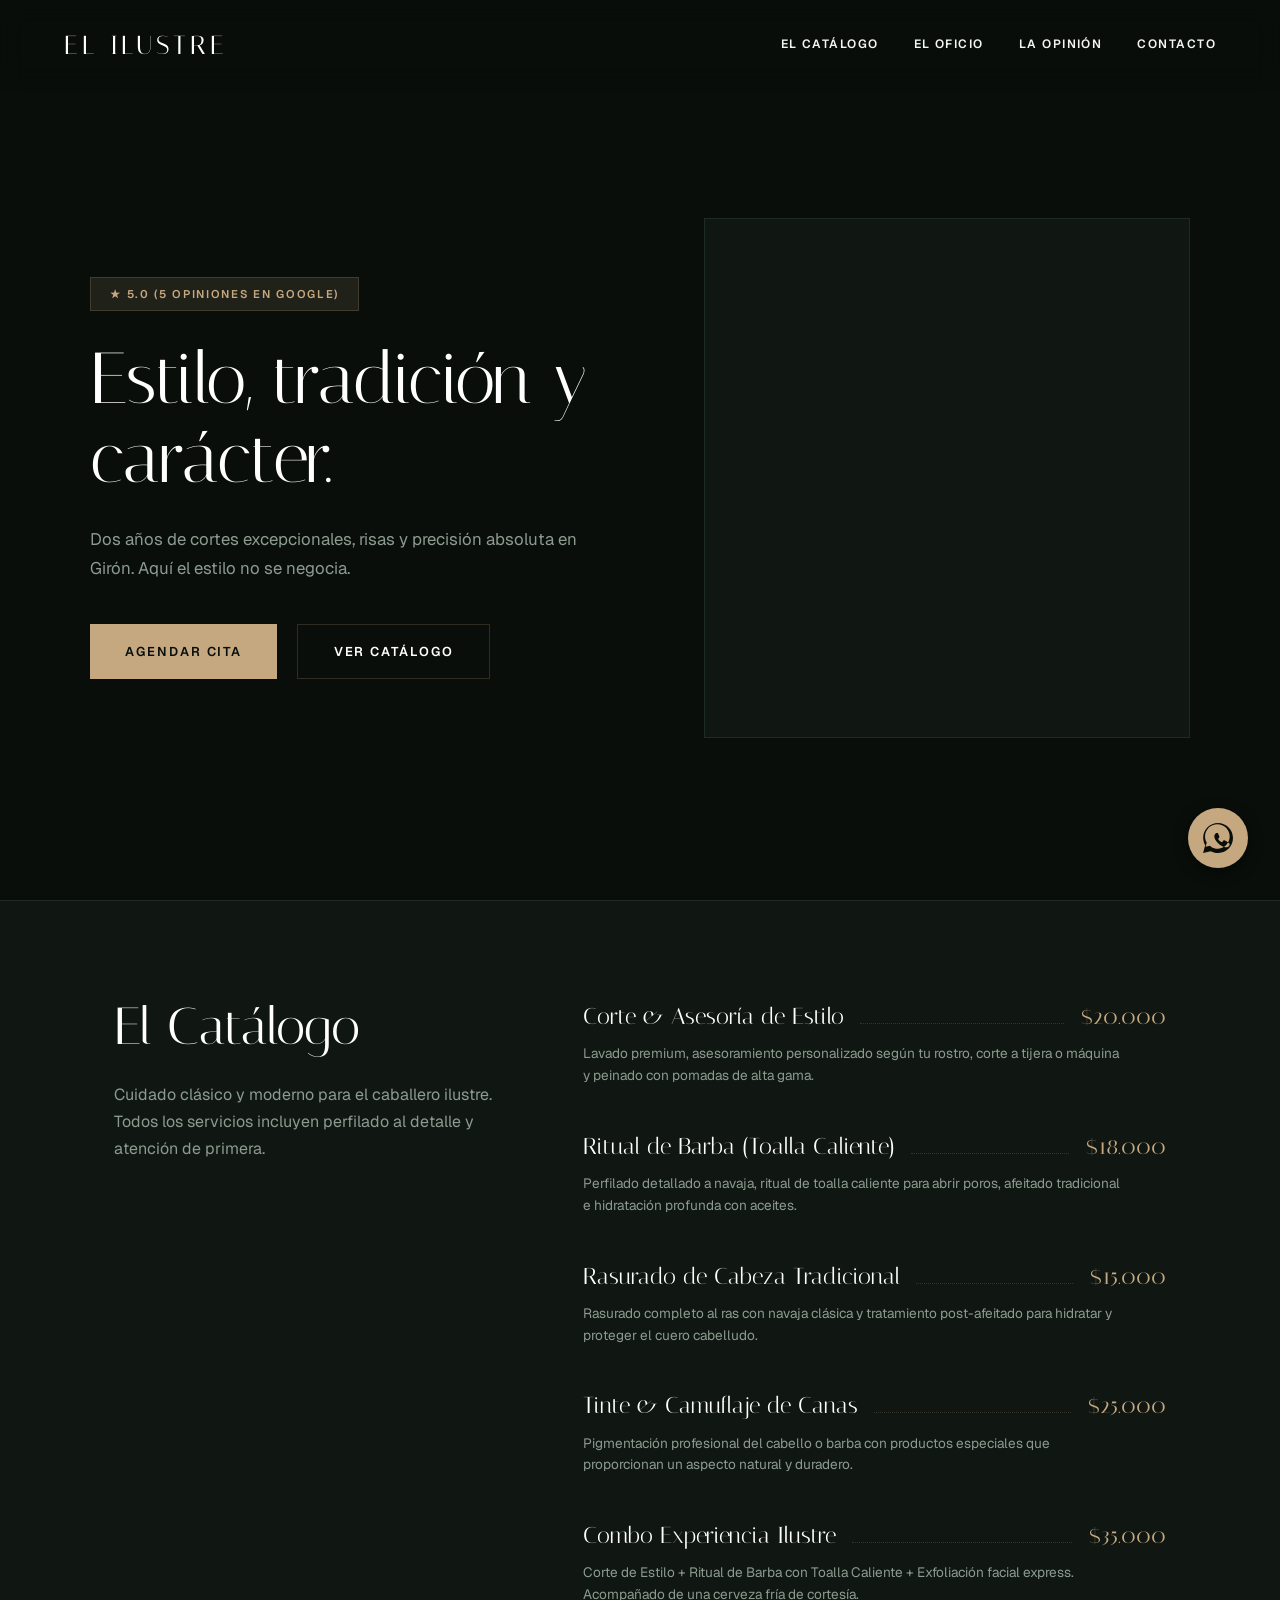
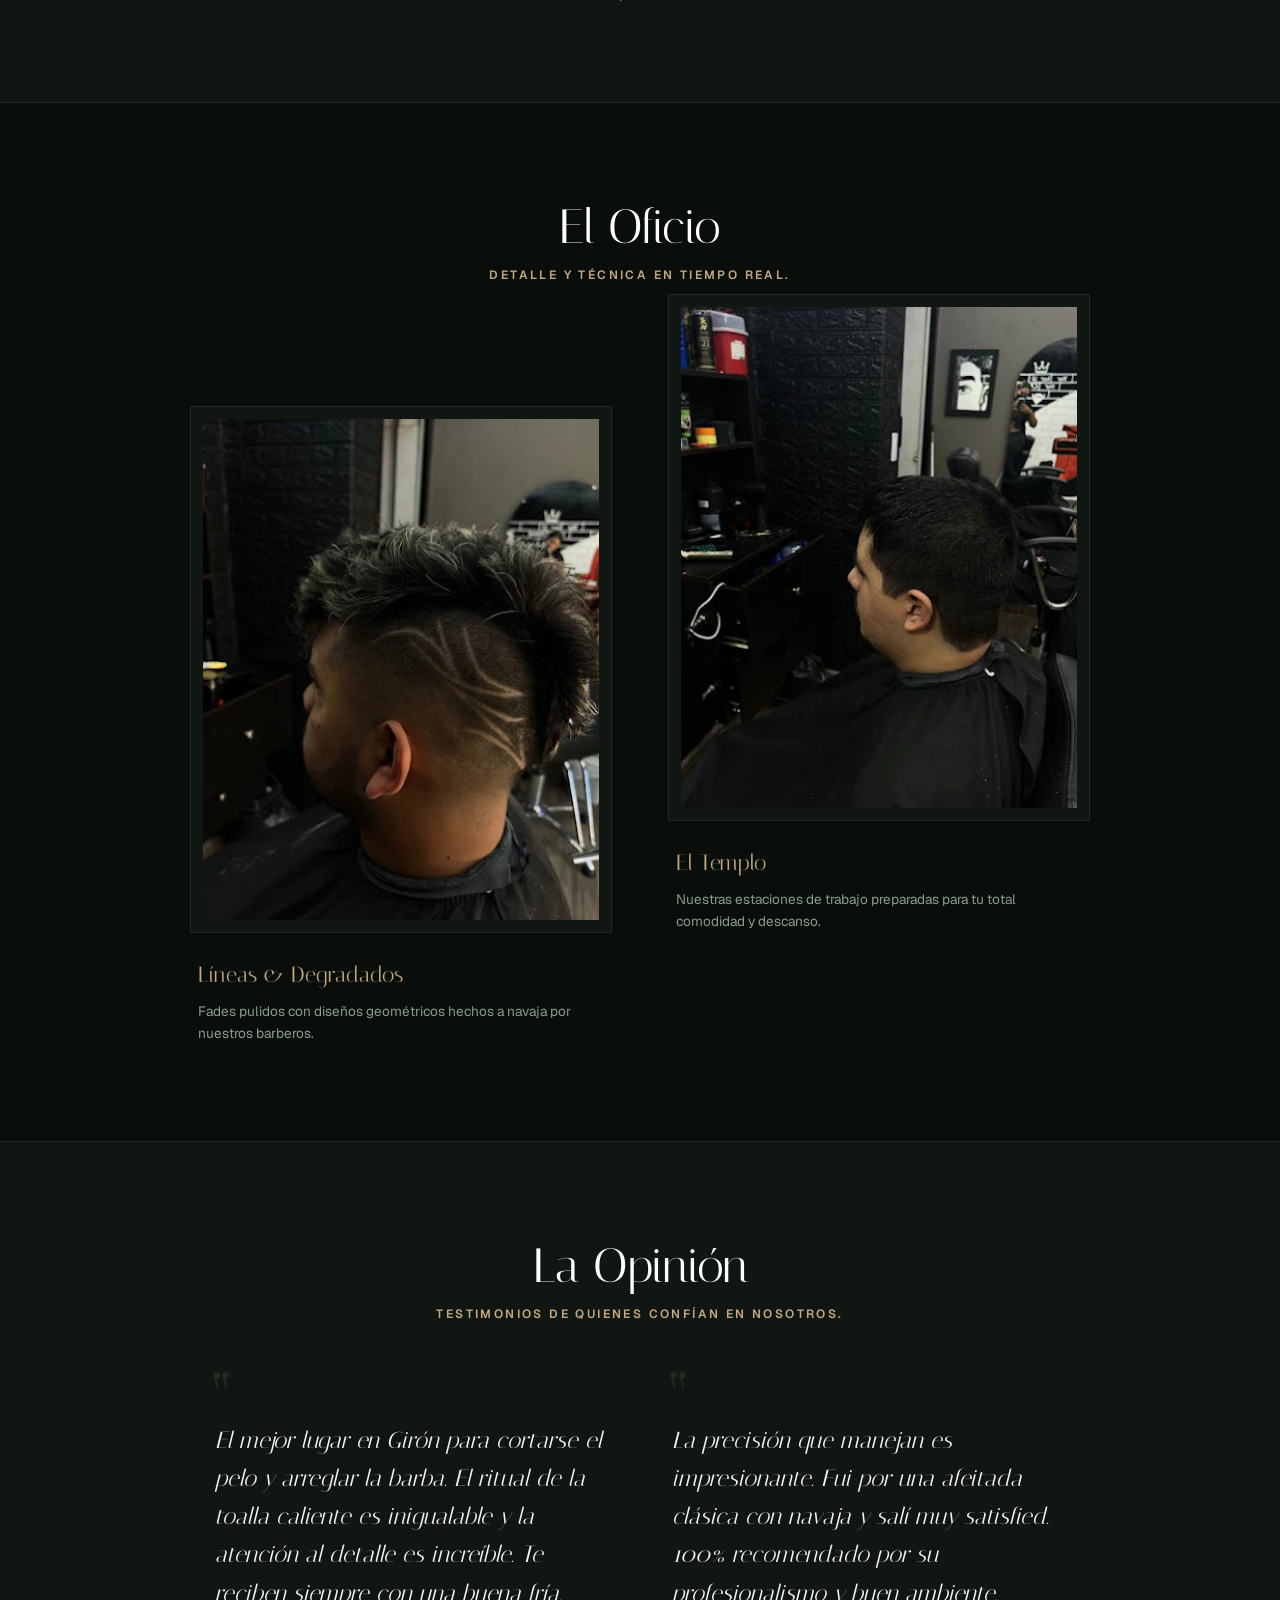
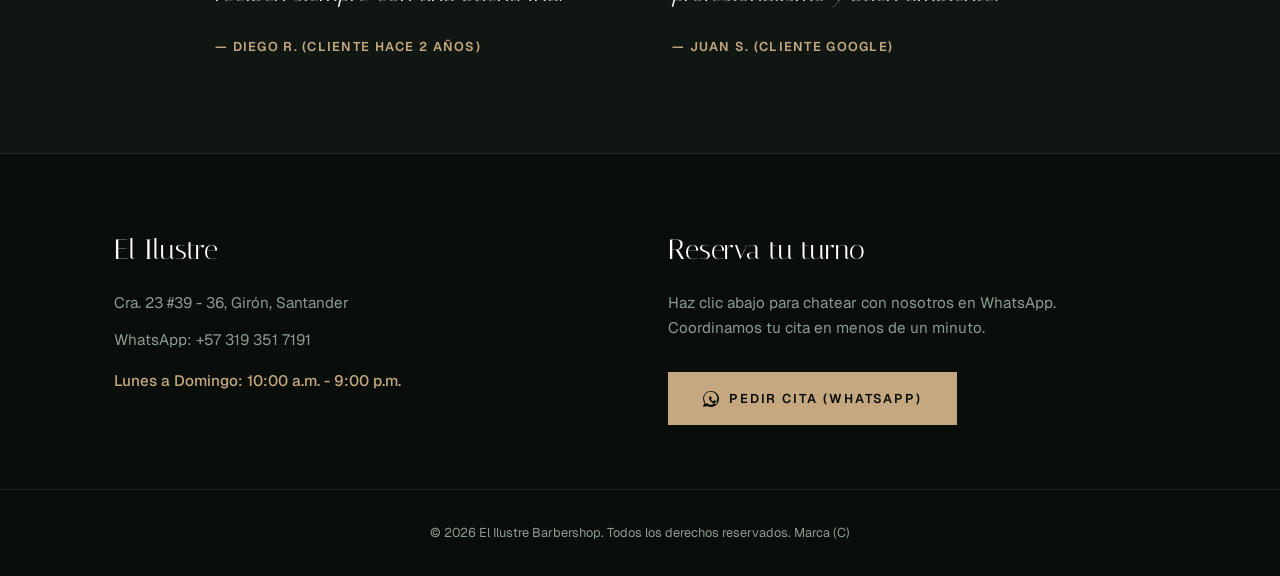
==== Outputs/01_barberia/index.html @ 07c19f26 "feat: first showcase release for alejandro" ====
<!-- (C) -->
<!DOCTYPE html>
<html lang="es">
<head>
    <meta charset="UTF-8">
    <meta name="viewport" content="width=device-width, initial-scale=1.0">
    <title>El Ilustre Barbershop — Barbería en Girón, Santander</title>
    <meta name="description" content="Visita El Ilustre Barbershop en Girón, Santander. Cortes de precisión, afeitado tradicional a navaja con toalla caliente, acondicionamiento de barba y cervezas frías.">
    <meta property="og:title" content="El Ilustre Barbershop — Estilo y Tradición en Girón">
    <meta property="og:description" content="Dos años de cortes excepcionales, buenas risas, cervezas frías y atención de primera clase. Reserva por WhatsApp.">
    <meta property="og:image" content="img/Imagen pegada (2).png">
    <meta property="og:type" content="website">
    <link rel="stylesheet" href="styles.css">
    <script>
        document.documentElement.classList.add('js-active');
    </script>
</head>
<body>

    <!-- Header / Navegación -->
    <header class="main-header">
        <div class="header-container">
            <a href="#" class="logo">EL ILUSTRE</a>
            <nav class="nav-menu">
                <a href="#servicios">El Catálogo</a>
                <a href="#galeria">El Oficio</a>
                <a href="#testimonios">La Opinión</a>
                <a href="#contacto">Contacto</a>
            </nav>
        </div>
    </header>

    <!-- Hero Section (Editorial Poster Layout: Text Left, Video Poster Right) -->
    <section class="hero-section">
        <div class="hero-grid-container">
            <div class="hero-text-side">
                <div class="rating-badge">★ 5.0 (5 opiniones en Google)</div>
                <h1 class="hero-title">Estilo, tradición y carácter.</h1>
                <p class="hero-subtitle">Dos años de cortes excepcionales, risas y precisión absoluta en Girón. Aquí el estilo no se negocia.</p>
                <div class="hero-cta-wrapper">
                    <a href="https://wa.me/573193517191?text=Hola,%20me%20gustaría%20agendar%20una%20cita%20en%20El%20Ilustre%20Barbershop" class="btn btn-primary" target="_blank" rel="noopener noreferrer">
                        Agendar Cita
                    </a>
                    <a href="#servicios" class="btn btn-outline">Ver Catálogo</a>
                </div>
            </div>
            <div class="hero-video-side">
                <div class="video-poster-frame">
                    <video class="hero-video" autoplay muted loop playsinline>
                        <source src="img/videoplayback.mp4" type="video/mp4">
                        Tu navegador no soporta video.
                    </video>
                </div>
            </div>
        </div>
    </section>

    <!-- Servicios Section (Minimalist Apothecary Ledger Layout) -->
    <section id="servicios" class="services-section">
        <div class="section-container">
            <div class="services-grid-layout">
                <div class="services-intro-col">
                    <h2 class="section-title-left">El Catálogo</h2>
                    <p class="services-desc-left">Cuidado clásico y moderno para el caballero ilustre. Todos los servicios incluyen perfilado al detalle y atención de primera.</p>
                </div>
                <div class="services-ledger-col">
                    <!-- Servicio I -->
                    <div class="ledger-item reveal-on-scroll">
                        <div class="ledger-header">
                            <span class="ledger-title">Corte & Asesoría de Estilo</span>
                            <span class="ledger-leader"></span>
                            <span class="ledger-price">$20.000</span>
                        </div>
                        <p class="ledger-details">Lavado premium, asesoramiento personalizado según tu rostro, corte a tijera o máquina y peinado con pomadas de alta gama.</p>
                    </div>
                    
                    <!-- Servicio II -->
                    <div class="ledger-item reveal-on-scroll">
                        <div class="ledger-header">
                            <span class="ledger-title">Ritual de Barba (Toalla Caliente)</span>
                            <span class="ledger-leader"></span>
                            <span class="ledger-price">$18.000</span>
                        </div>
                        <p class="ledger-details">Perfilado detallado a navaja, ritual de toalla caliente para abrir poros, afeitado tradicional e hidratación profunda con aceites.</p>
                    </div>

                    <!-- Servicio III -->
                    <div class="ledger-item reveal-on-scroll">
                        <div class="ledger-header">
                            <span class="ledger-title">Rasurado de Cabeza Tradicional</span>
                            <span class="ledger-leader"></span>
                            <span class="ledger-price">$15.000</span>
                        </div>
                        <p class="ledger-details">Rasurado completo al ras con navaja clásica y tratamiento post-afeitado para hidratar y proteger el cuero cabelludo.</p>
                    </div>
                    
                    <!-- Servicio IV -->
                    <div class="ledger-item reveal-on-scroll">
                        <div class="ledger-header">
                            <span class="ledger-title">Tinte & Camuflaje de Canas</span>
                            <span class="ledger-leader"></span>
                            <span class="ledger-price">$25.000</span>
                        </div>
                        <p class="ledger-details">Pigmentación profesional del cabello o barba con productos especiales que proporcionan un aspecto natural y duradero.</p>
                    </div>

                    <!-- Servicio V -->
                    <div class="ledger-item reveal-on-scroll">
                        <div class="ledger-header">
                            <span class="ledger-title">Combo Experiencia Ilustre</span>
                            <span class="ledger-leader"></span>
                            <span class="ledger-price">$35.000</span>
                        </div>
                        <p class="ledger-details">Corte de Estilo + Ritual de Barba con Toalla Caliente + Exfoliación facial express. Acompañado de una cerveza fría de cortesía.</p>
                    </div>
                </div>
            </div>
        </div>
    </section>

    <!-- Galería Section (Asymmetric Photo Showcase with Styled Frames) -->
    <section id="galeria" class="gallery-section">
        <div class="section-container">
            <h2 class="section-title">El Oficio</h2>
            <p class="section-desc">Detalle y técnica en tiempo real.</p>
            
            <div class="gallery-asymmetric-layout">
                <div class="gallery-block block-left reveal-on-scroll">
                    <div class="img-frame-wrapper">
                        <img src="img/Imagen pegada.png" alt="Corte moderno degradado con diseño de líneas en El Ilustre Barbershop" loading="lazy">
                    </div>
                    <div class="block-caption">
                        <span>Líneas & Degradados</span>
                        <p>Fades pulidos con diseños geométricos hechos a navaja por nuestros barberos.</p>
                    </div>
                </div>
                
                <div class="gallery-block block-right reveal-on-scroll">
                    <div class="img-frame-wrapper">
                        <img src="img/Imagen pegada (2).png" alt="Interior y estación de barbero en El Ilustre Barbershop de Girón" loading="lazy">
                    </div>
                    <div class="block-caption">
                        <span>El Templo</span>
                        <p>Nuestras estaciones de trabajo preparadas para tu total comodidad y descanso.</p>
                    </div>
                </div>
            </div>
        </div>
    </section>

    <!-- Testimonios Section (Minimalist Editorial Quotes) -->
    <section id="testimonios" class="testimonials-section">
        <div class="section-container">
            <h2 class="section-title">La Opinión</h2>
            <p class="section-desc">Testimonios de quienes confían en nosotros.</p>
            
            <div class="testimonials-editorial-layout">
                <div class="testimonial-editorial-item reveal-on-scroll">
                    <span class="quote-mark">“</span>
                    <p class="quote-text">El mejor lugar en Girón para cortarse el pelo y arreglar la barba. El ritual de la toalla caliente es inigualable y la atención al detalle es increíble. Te reciben siempre con una buena fría.</p>
                    <cite class="quote-author">— Diego R. (Cliente hace 2 años)</cite>
                </div>
                <div class="testimonial-editorial-item reveal-on-scroll">
                    <span class="quote-mark">“</span>
                    <p class="quote-text">La precisión que manejan es impresionante. Fui por una afeitada clásica con navaja y salí muy satisfied. 100% recomendado por su profesionalismo y buen ambiente.</p>
                    <cite class="quote-author">— Juan S. (Cliente Google)</cite>
                </div>
            </div>
        </div>
    </section>

    <!-- Footer / Contacto Section -->
    <footer id="contacto" class="main-footer">
        <div class="footer-container">
            <div class="footer-info">
                <h3>El Ilustre</h3>
                <p class="footer-address">Cra. 23 #39 - 36, Girón, Santander</p>
                <p class="footer-phone">WhatsApp: +57 319 351 7191</p>
                <p class="footer-hours">Lunes a Domingo: 10:00 a.m. - 9:00 p.m.</p>
            </div>
            
            <div class="footer-cta">
                <h3>Reserva tu turno</h3>
                <p>Haz clic abajo para chatear con nosotros en WhatsApp. Coordinamos tu cita en menos de un minuto.</p>
                <a href="https://wa.me/573193517191?text=Hola,%20me%20gustaría%20agendar%20una%20cita%20en%20El%20Ilustre%20Barbershop" class="btn btn-whatsapp" target="_blank" rel="noopener noreferrer">
                    <svg class="whatsapp-icon" viewBox="0 0 24 24" fill="currentColor">
                        <path d="M.057 24l1.687-6.163c-1.041-1.804-1.588-3.849-1.587-5.946C.06 5.348 5.397.01 12.008.01c3.202.001 6.212 1.246 8.477 3.514 2.266 2.268 3.507 5.28 3.505 8.484-.004 6.657-5.34 11.997-11.953 11.997-2.005-.001-3.973-.502-5.724-1.455L0 24zm6.59-4.846c1.6.95 3.188 1.449 4.825 1.451 5.436 0 9.86-4.37 9.864-9.799.002-2.63-1.023-5.101-2.885-6.965C16.59 1.978 14.12 .952 11.5 .952c-5.442 0-9.866 4.372-9.87 9.802 0 1.714.475 3.393 1.374 4.878l-.948 3.461 3.56-.933zM19.1 14.8c-.3-.15-1.74-.86-2.03-.96-.28-.1-.49-.15-.7.15-.2.3-.78.96-.96 1.16-.18.2-.36.23-.66.08-1.02-.5-1.8-1.07-2.5-2.28-.2-.3-.02-.47.13-.62.14-.14.3-.36.46-.54.15-.18.2-.3.3-.5.1-.2.05-.38-.02-.53-.07-.15-.7-1.62-.95-2.24-.25-.61-.51-.53-.7-.54-.17-.01-.38-.01-.58-.01-.2 0-.53.07-.8.38-.28.3-1.06 1.04-1.06 2.53s1.09 2.93 1.24 3.13c.15.2 2.14 3.27 5.19 4.58.73.3 1.29.49 1.74.63.73.23 1.39.2 1.92.12.58-.08 1.74-.71 1.98-1.4.24-.7.24-1.3.17-1.4-.07-.1-.28-.2-.58-.35z"/>
                    </svg>
                    Pedir Cita (WhatsApp)
                </a>
            </div>
        </div>
        <div class="footer-bottom">
            <p>&copy; 2026 El Ilustre Barbershop. Todos los derechos reservados. Marca (C)</p>
        </div>
    </footer>

    <!-- Floating WhatsApp Button -->
    <a href="https://wa.me/573193517191?text=Hola,%20me%20gustaría%20agendar%20una%20cita%20en%20El%20Ilustre%20Barbershop" class="whatsapp-floating" target="_blank" rel="noopener noreferrer" aria-label="Agendar por WhatsApp">
        <svg viewBox="0 0 24 24" fill="currentColor">
            <path d="M.057 24l1.687-6.163c-1.041-1.804-1.588-3.849-1.587-5.946C.06 5.348 5.397.01 12.008.01c3.202.001 6.212 1.246 8.477 3.514 2.266 2.268 3.507 5.28 3.505 8.484-.004 6.657-5.34 11.997-11.953 11.997-2.005-.001-3.973-.502-5.724-1.455L0 24zm6.59-4.846c1.6.95 3.188 1.449 4.825 1.451 5.436 0 9.86-4.37 9.864-9.799.002-2.63-1.023-5.101-2.885-6.965C16.59 1.978 14.12 .952 11.5 .952c-5.442 0-9.866 4.372-9.87 9.802 0 1.714.475 3.393 1.374 4.878l-.948 3.461 3.56-.933zM19.1 14.8c-.3-.15-1.74-.86-2.03-.96-.28-.1-.49-.15-.7.15-.2.3-.78.96-.96 1.16-.18.2-.36.23-.66.08-1.02-.5-1.8-1.07-2.5-2.28-.2-.3-.02-.47.13-.62.14-.14.3-.36.46-.54.15-.18.2-.3.3-.5.1-.2.05-.38-.02-.53-.07-.15-.7-1.62-.95-2.24-.25-.62-.51-.53-.7-.54-.17-.01-.38-.01-.58-.01-.2 0-.53.07-.8.38-.28.3-1.06 1.04-1.06 2.53s1.09 2.93 1.24 3.13c.15.2 2.14 3.27 5.19 4.58.73.3 1.29.49 1.74.63.73.23 1.39.2 1.92.12.58-.08 1.74-.71 1.98-1.4.24-.7.24-1.3.17-1.4-.07-.1-.28-.2-.58-.35z"/>
        </svg>
    </a>

    <script src="script.js"></script>
</body>
</html>
---- Outputs/01_barberia/styles.css ----
/* (C) */
@import url('https://fonts.googleapis.com/css2?family=Italiana&family=Geist:wght@300;400;500;600;700&display=swap');

/* --- DESIGN SYSTEM & TOKENS --- */
:root {
    /* Color Palette - Green Marble & Heritage Gold (Editorial Apothecary style) */
    --color-bg: #090e0a; /* Deep hunter green off-black */
    --color-surface: #101712; /* Dark forest shade */
    --color-surface-elevated: #18221a;
    
    --color-gold: #c5a880; /* Heritage gold */
    --color-gold-hover: #b3966e;
    --color-gold-muted: rgba(197, 168, 128, 0.12);
    
    --color-cream: #dfcbb5; /* Apothecary soft cream */
    --color-cream-muted: rgba(223, 203, 181, 0.25);
    
    --color-text-main: #f3f5f3; /* Light green-white */
    --color-text-muted: #8c9b8f; /* Ash green */
    --color-text-inverse: #090e0a;
    
    --color-border: #1d2b20;
    --color-border-accent: rgba(197, 168, 128, 0.2);
    
    /* Typography */
    --font-heading: 'Italiana', serif;
    --font-body: 'Geist', sans-serif;
    
    /* Animations & Easings */
    --ease-out: cubic-bezier(0.16, 1, 0.3, 1);
    --transition-fast: 150ms var(--ease-out);
    --transition-normal: 250ms var(--ease-out);
}

/* --- BASE STYLES --- */
* {
    box-sizing: border-box;
    margin: 0;
    padding: 0;
}

html {
    scroll-behavior: smooth;
    font-size: 16px;
    background-color: var(--color-bg);
    color: var(--color-text-main);
    -webkit-font-smoothing: antialiased;
}

body {
    font-family: var(--font-body);
    line-height: 1.65;
    overflow-x: hidden;
}

/* Accessibility */
a:focus-visible, 
button:focus-visible {
    outline: 2px solid var(--color-gold);
    outline-offset: 4px;
}

/* --- TYPOGRAPHY --- */
h1, h2, h3, h4 {
    font-family: var(--font-heading);
    font-weight: 400;
    color: #ffffff;
    line-height: 1.15;
}

p {
    color: var(--color-text-muted);
}

/* --- REUSABLE COMPONENTS --- */
.section-container {
    width: 100%;
    max-width: 1100px;
    margin: 0 auto;
    padding: 6rem 1.5rem;
}

.section-title {
    font-size: 3rem;
    text-align: center;
    margin-bottom: 0.75rem;
    letter-spacing: -0.01em;
    font-family: var(--font-heading);
}

.section-desc {
    font-family: var(--font-body);
    font-size: 0.75rem;
    text-align: center;
    color: var(--color-gold);
    margin-bottom: 4rem;
    text-transform: uppercase;
    letter-spacing: 0.2em;
    font-weight: 600;
}

/* Buttons */
.btn {
    display: inline-flex;
    align-items: center;
    justify-content: center;
    padding: 1rem 2.2rem;
    font-family: var(--font-body);
    font-size: 0.8rem;
    font-weight: 600;
    text-transform: uppercase;
    letter-spacing: 0.15em;
    text-decoration: none;
    border-radius: 0; /* Strict Sharp Corners */
    border: none;
    cursor: pointer;
    transition: transform 120ms var(--ease-out), background-color var(--transition-fast), color var(--transition-fast), border-color var(--transition-fast);
}

.btn:active {
    transform: scale(0.97); /* Haptic press feedback */
}

.btn-primary {
    background-color: var(--color-gold);
    color: var(--color-text-inverse);
}

.btn-primary:hover {
    background-color: var(--color-gold-hover);
}

.btn-outline {
    background-color: transparent;
    color: #ffffff;
    border: 1px solid var(--color-border-accent);
}

.btn-outline:hover {
    border-color: var(--color-gold);
    background-color: rgba(255, 255, 255, 0.02);
}

.btn-whatsapp {
    background-color: var(--color-gold);
    color: var(--color-text-inverse);
    gap: 0.6rem;
}

.btn-whatsapp:hover {
    background-color: var(--color-gold-hover);
}

.whatsapp-icon {
    width: 16px;
    height: 16px;
}

/* --- HEADER --- */
.main-header {
    position: fixed;
    top: 0;
    left: 0;
    width: 100%;
    z-index: 100;
    background-color: rgba(9, 14, 10, 0.85);
    backdrop-filter: blur(12px);
    border-bottom: 1px solid transparent;
    transition: padding var(--transition-fast), border-color var(--transition-fast);
}

.main-header.scrolled {
    padding: 0.2rem 0;
    border-bottom-color: var(--color-border);
}

.header-container {
    max-width: 1200px;
    margin: 0 auto;
    padding: 1.5rem 1.5rem;
    display: flex;
    justify-content: space-between;
    align-items: center;
}

.logo {
    font-family: var(--font-heading);
    font-size: 1.6rem;
    font-weight: 400;
    color: #ffffff;
    text-decoration: none;
    letter-spacing: 0.15em;
}

.logo:hover {
    color: var(--color-gold);
}

.nav-menu {
    display: flex;
    gap: 2.2rem;
}

.nav-menu a {
    font-family: var(--font-body);
    font-size: 0.75rem;
    font-weight: 600;
    color: var(--color-text-main);
    text-decoration: none;
    text-transform: uppercase;
    letter-spacing: 0.12em;
    transition: color var(--transition-fast);
}

.nav-menu a:hover {
    color: var(--color-gold);
}

/* --- HERO SECTION (Editorial Poster Layout) --- */
.hero-section {
    min-height: 100vh;
    display: flex;
    align-items: center;
    background-color: var(--color-bg);
    position: relative;
    padding: 7.5rem 1.5rem 4rem;
}

.hero-grid-container {
    width: 100%;
    max-width: 1100px;
    margin: 0 auto;
    display: grid;
    grid-template-columns: 1fr;
    gap: 4rem;
    align-items: center;
}

.hero-text-side {
    display: flex;
    flex-direction: column;
}

.rating-badge {
    display: inline-block;
    align-self: flex-start;
    font-size: 0.7rem;
    font-weight: 600;
    color: var(--color-gold);
    border: 1px solid var(--color-border-accent);
    background-color: var(--color-gold-muted);
    padding: 0.4rem 1.2rem;
    text-transform: uppercase;
    letter-spacing: 0.15em;
    margin-bottom: 1.75rem;
}

.hero-title {
    font-size: clamp(2.75rem, 6.5vw, 4.5rem);
    line-height: 1.1;
    margin-bottom: 1.75rem;
    letter-spacing: -0.01em;
}

.hero-subtitle {
    font-size: 1.05rem;
    color: var(--color-text-muted);
    margin-bottom: 2.5rem;
    max-width: 48ch;
    line-height: 1.75;
}

.hero-cta-wrapper {
    display: flex;
    gap: 1.25rem;
    flex-wrap: wrap;
}

.hero-video-side {
    display: flex;
    justify-content: center;
}

.video-poster-frame {
    width: 100%;
    aspect-ratio: 3 / 4;
    overflow: hidden;
    border: 1px solid var(--color-border);
    padding: 12px;
    background-color: var(--color-surface);
}

.hero-video {
    width: 100%;
    height: 100%;
    object-fit: cover;
}

/* --- APOTHECARY LEDGER CATALOG --- */
.services-section {
    background-color: var(--color-surface);
    border-top: 1px solid var(--color-border);
}

.services-grid-layout {
    display: grid;
    grid-template-columns: 1fr;
    gap: 4rem;
}

.services-intro-col {
    display: flex;
    flex-direction: column;
    justify-content: flex-start;
}

.section-title-left {
    font-size: 3.25rem;
    margin-bottom: 1.5rem;
    letter-spacing: -0.01em;
}

.services-desc-left {
    font-size: 1rem;
    color: var(--color-text-muted);
    max-width: 38ch;
    line-height: 1.7;
}

.services-ledger-col {
    display: flex;
    flex-direction: column;
    gap: 2.5rem;
}

.ledger-item {
    display: flex;
    flex-direction: column;
}

.ledger-header {
    display: flex;
    justify-content: space-between;
    align-items: baseline;
    margin-bottom: 0.5rem;
    gap: 0.5rem;
}

.ledger-title {
    font-family: var(--font-heading);
    font-size: 1.45rem;
    color: #ffffff;
    font-weight: 400;
}

.ledger-leader {
    flex-grow: 1;
    border-bottom: 1px dotted var(--color-border-accent);
    margin: 0 0.5rem;
}

.ledger-price {
    font-family: var(--font-heading);
    font-size: 1.45rem;
    color: var(--color-gold);
    font-weight: 400;
}

.ledger-details {
    font-size: 0.85rem;
    color: var(--color-text-muted);
    line-height: 1.6;
    max-width: 60ch;
}

/* --- ASYMMETRIC FRAMED GALLERY --- */
.gallery-section {
    background-color: var(--color-bg);
    border-top: 1px solid var(--color-border);
}

.gallery-asymmetric-layout {
    display: grid;
    grid-template-columns: 1fr;
    gap: 4rem;
    max-width: 900px;
    margin: 0 auto;
}

.gallery-block {
    display: flex;
    flex-direction: column;
    gap: 1.5rem;
}

.img-frame-wrapper {
    position: relative;
    width: 100%;
    aspect-ratio: 4 / 5;
    overflow: hidden;
    border: 1px solid var(--color-border);
    padding: 12px;
    background-color: var(--color-surface);
    transition: border-color var(--transition-normal);
}

.img-frame-wrapper img {
    width: 100%;
    height: 100%;
    object-fit: cover;
    transition: transform 600ms var(--ease-out);
}

.gallery-block:hover .img-frame-wrapper {
    border-color: var(--color-border-accent);
}

.gallery-block:hover .img-frame-wrapper img {
    transform: scale(1.02);
}

.block-caption {
    padding: 0 0.5rem;
}

.block-caption span {
    font-family: var(--font-heading);
    font-size: 1.35rem;
    color: var(--color-gold);
    display: block;
    margin-bottom: 0.5rem;
}

.block-caption p {
    font-size: 0.85rem;
    line-height: 1.6;
}

/* --- STAGGERED TESTIMONIALS (Editorial Quotes) --- */
.testimonials-section {
    background-color: var(--color-surface);
    border-top: 1px solid var(--color-border);
}

.testimonials-editorial-layout {
    max-width: 850px;
    margin: 0 auto;
    display: grid;
    grid-template-columns: 1fr;
    gap: 4rem;
}

.testimonial-editorial-item {
    display: flex;
    flex-direction: column;
    position: relative;
    padding-top: 2rem;
}

.quote-mark {
    font-family: var(--font-heading);
    font-size: 5rem;
    line-height: 1;
    color: var(--color-gold-muted);
    position: absolute;
    top: -1.5rem;
    left: -0.5rem;
    pointer-events: none;
}

.quote-text {
    font-family: var(--font-heading);
    font-size: 1.45rem;
    line-height: 1.65;
    font-style: italic;
    color: var(--color-text-main);
    margin-bottom: 1.5rem;
    text-wrap: pretty;
    position: relative;
    z-index: 2;
}

.quote-author {
    font-family: var(--font-body);
    font-size: 0.8rem;
    font-weight: 600;
    text-transform: uppercase;
    letter-spacing: 0.1em;
    color: var(--color-gold);
    display: block;
    font-style: normal;
}

/* --- FOOTER / CONTACTO --- */
.main-footer {
    background-color: var(--color-bg);
    border-top: 1px solid var(--color-border);
    padding: 5rem 0 2rem;
}

.footer-container {
    max-width: 1100px;
    margin: 0 auto;
    padding: 0 1.5rem 4rem;
    display: grid;
    grid-template-columns: 1fr;
    gap: 3.5rem;
}

.footer-info h3,
.footer-cta h3 {
    font-size: 1.75rem;
    margin-bottom: 1.5rem;
    font-family: var(--font-heading);
}

.footer-info p {
    margin-bottom: 0.75rem;
    font-size: 0.95rem;
}

.footer-hours {
    color: var(--color-gold);
    font-weight: 500;
    margin-top: 1rem;
}

.footer-cta p {
    margin-bottom: 2rem;
    font-size: 0.95rem;
    max-width: 450px;
}

.footer-bottom {
    border-top: 1px solid var(--color-border);
    padding-top: 2rem;
    text-align: center;
}

.footer-bottom p {
    font-size: 0.8rem;
    color: var(--color-text-muted);
}

/* --- WHATSAPP FLOATING BUTTON --- */
.whatsapp-floating {
    position: fixed;
    bottom: 2rem;
    right: 2rem;
    width: 60px;
    height: 60px;
    background-color: var(--color-gold);
    color: var(--color-text-inverse);
    border-radius: 50%;
    display: flex;
    align-items: center;
    justify-content: center;
    box-shadow: 0 4px 15px rgba(0, 0, 0, 0.4);
    z-index: 99;
    transition: transform 120ms var(--ease-out);
}

.whatsapp-floating svg {
    width: 30px;
    height: 30px;
}

.whatsapp-floating:hover {
    transform: scale(1.08);
}

.whatsapp-floating:active {
    transform: scale(0.95);
}

/* --- SCROLL REVEAL CLASS --- */
.reveal-on-scroll {
    transition: opacity 650ms var(--ease-out), transform 650ms var(--ease-out);
}

.js-active .reveal-on-scroll {
    opacity: 0;
    transform: translateY(20px);
}

.js-active .reveal-on-scroll.show {
    opacity: 1;
    transform: translateY(0);
}

/* --- MEDIA QUERIES --- */
@media (min-width: 768px) {
    .hero-grid-container {
        grid-template-columns: 1.1fr 1fr;
        gap: 5rem;
    }
    
    .video-poster-frame {
        aspect-ratio: auto;
        height: 520px;
    }
    
    .services-grid-layout {
        grid-template-columns: 1fr 1.5fr;
        gap: 5rem;
    }
    
    .gallery-asymmetric-layout {
        grid-template-columns: repeat(2, 1fr);
        gap: 3.5rem;
    }
    
    .block-right {
        margin-top: -3.5rem; /* Stagger effect */
    }
    
    .block-left {
        margin-top: 3.5rem;
    }
    
    .testimonials-editorial-layout {
        grid-template-columns: repeat(2, 1fr);
        gap: 4rem;
    }
    
    .footer-container {
        grid-template-columns: 1fr 1fr;
    }
}

@media (prefers-reduced-motion: reduce) {
    html {
        scroll-behavior: auto;
    }
    
    .btn, 
    .whatsapp-floating,
    .reveal-on-scroll,
    .logo {
        transition: none !important;
        transform: none !important;
        opacity: 1 !important;
    }
}
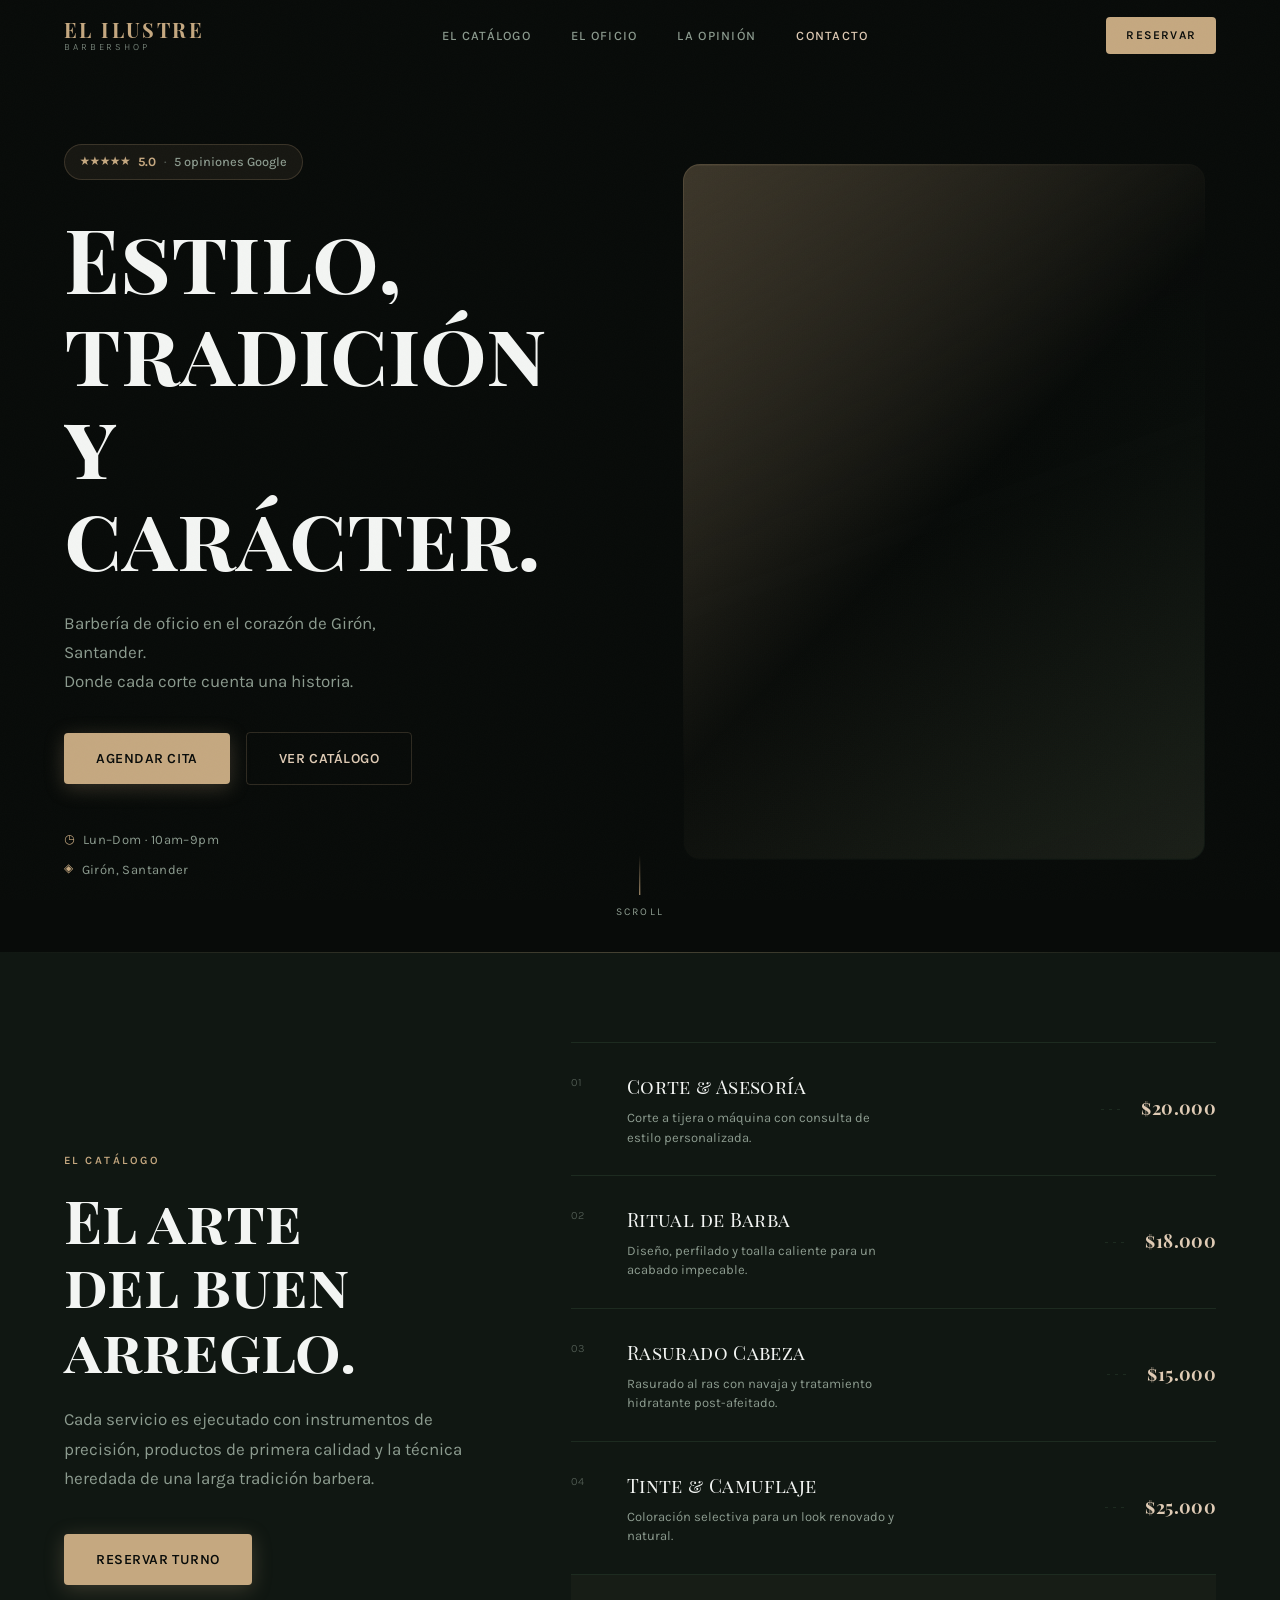
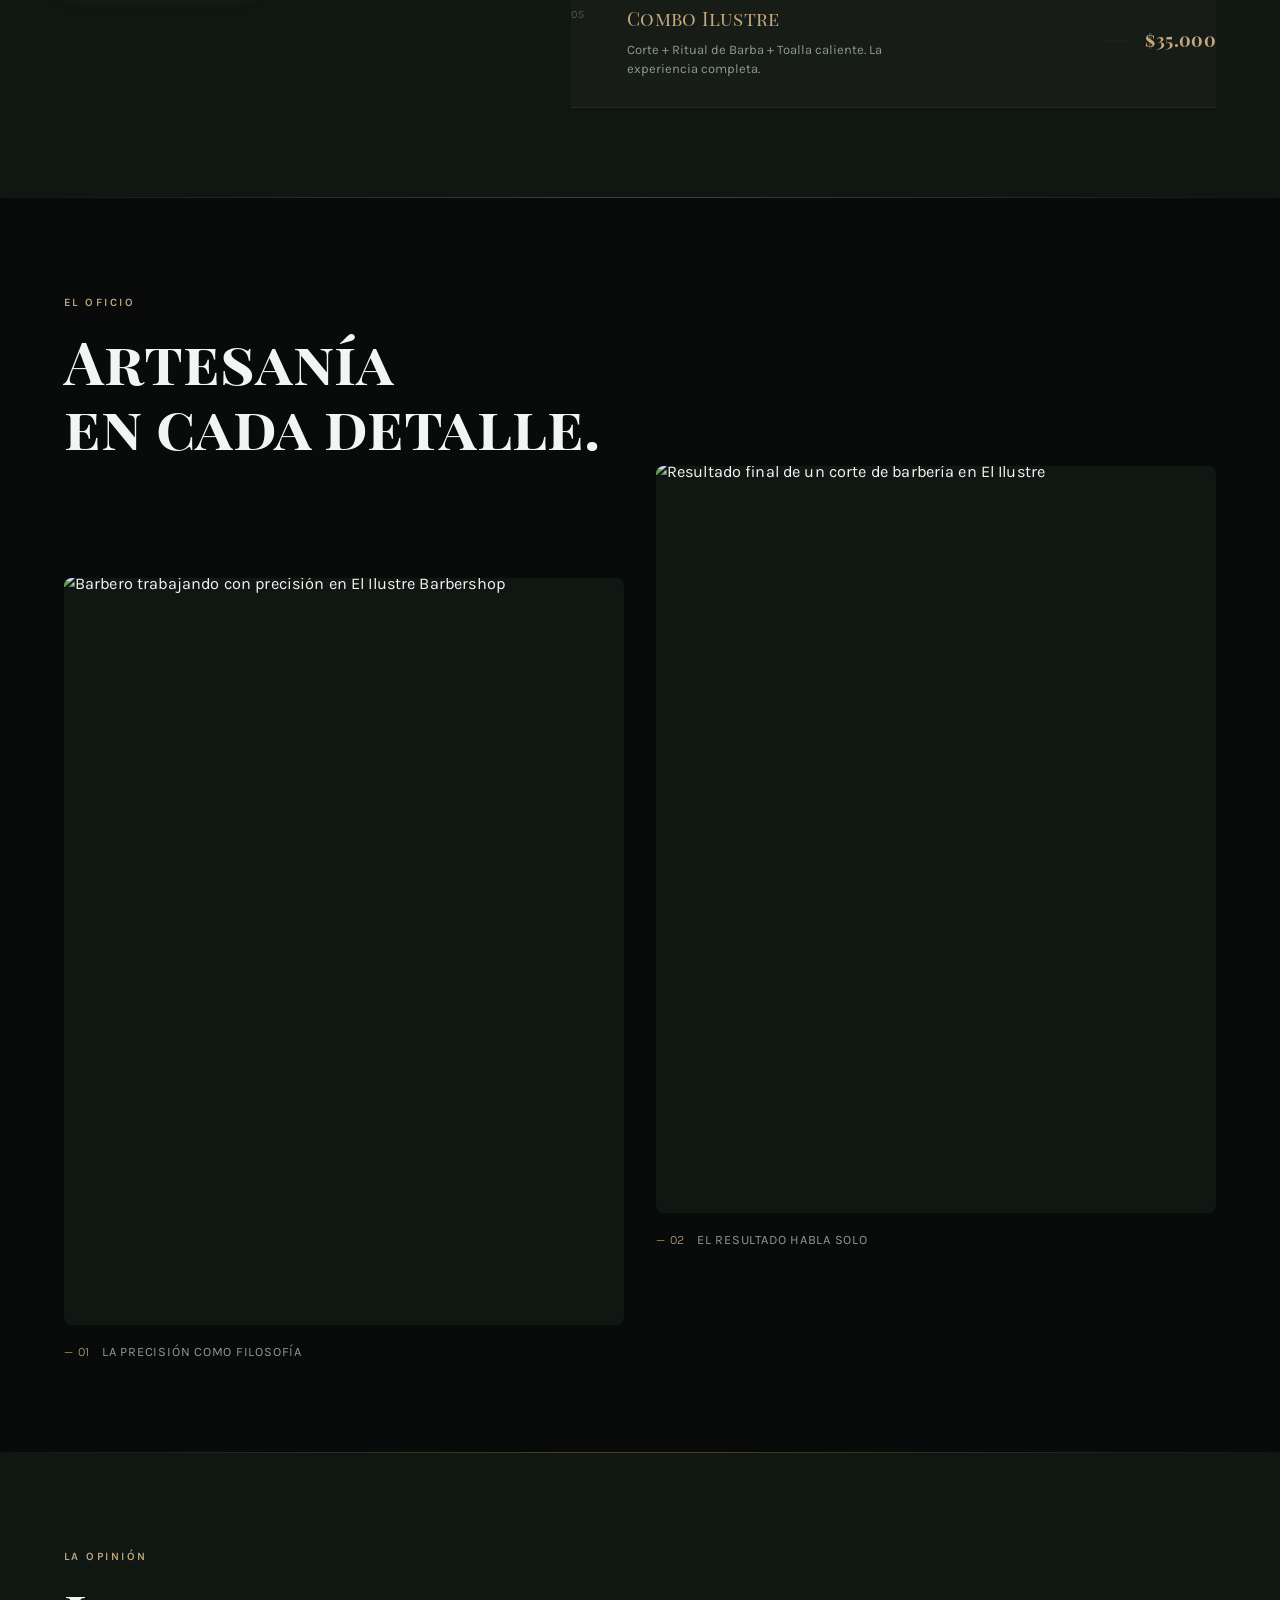
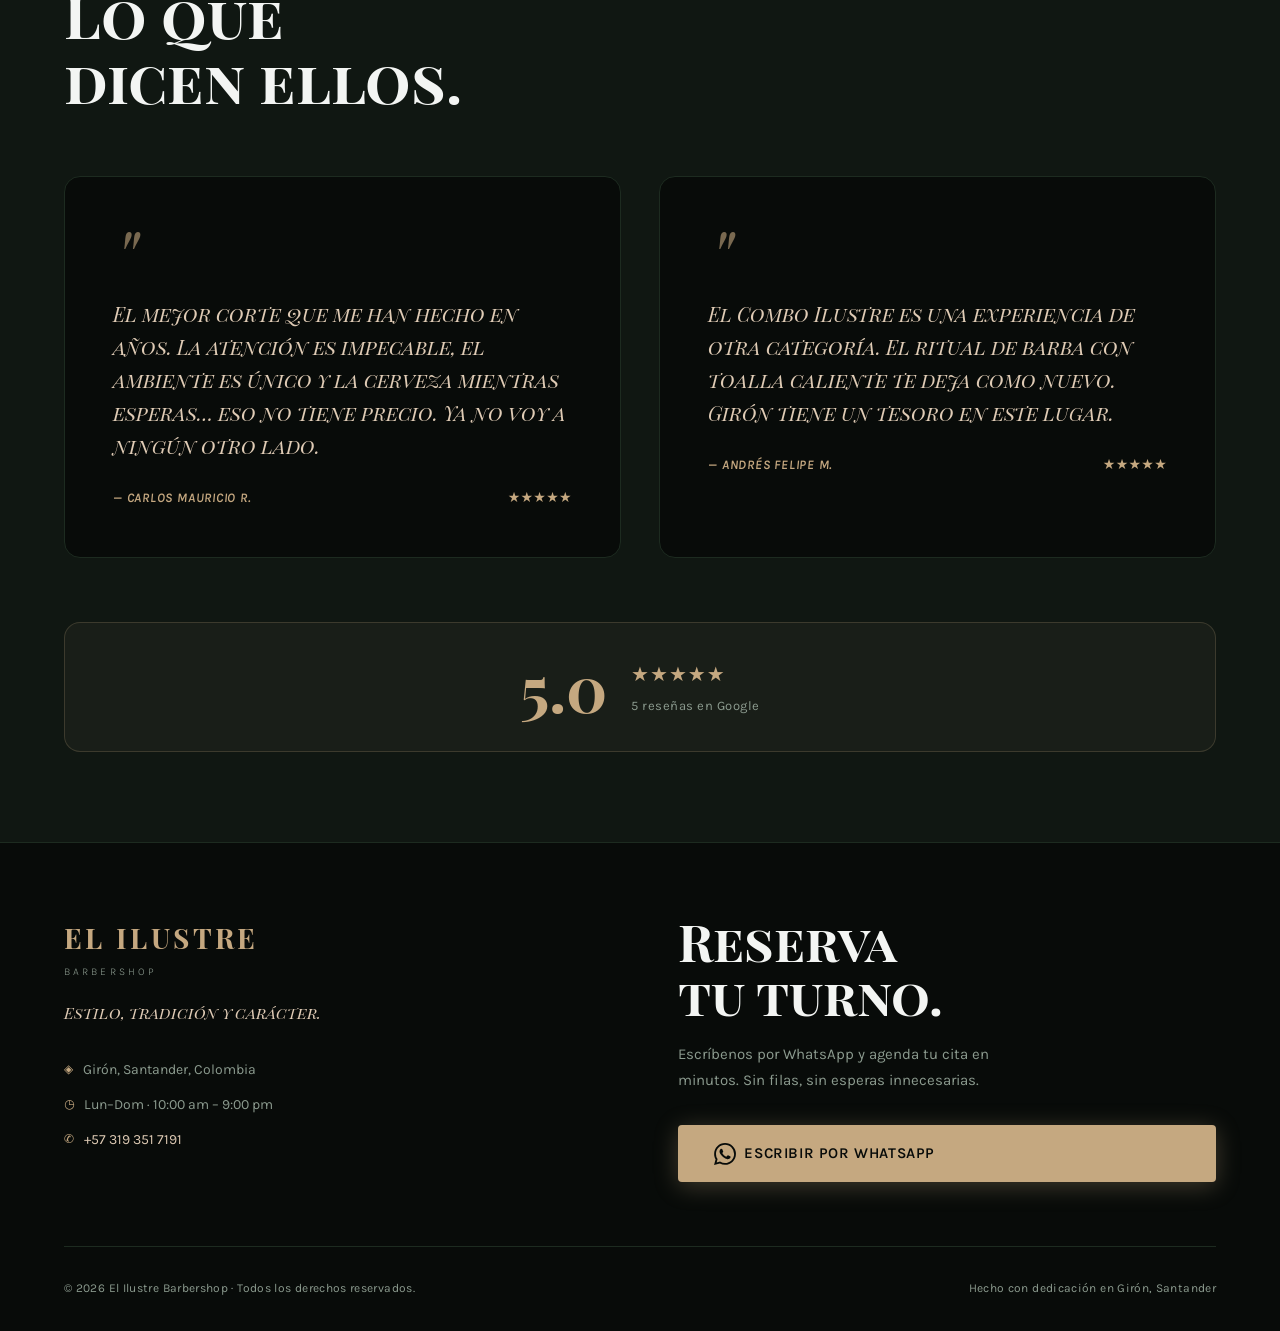
==== commit 873512cd: "feat: v2" ====
--- a/Outputs/01_barberia/index.html
+++ b/Outputs/01_barberia/index.html
@@ -1,207 +1,434 @@
-<!-- (C) -->
 <!DOCTYPE html>
 <html lang="es">
 <head>
-    <meta charset="UTF-8">
-    <meta name="viewport" content="width=device-width, initial-scale=1.0">
-    <title>El Ilustre Barbershop — Barbería en Girón, Santander</title>
-    <meta name="description" content="Visita El Ilustre Barbershop en Girón, Santander. Cortes de precisión, afeitado tradicional a navaja con toalla caliente, acondicionamiento de barba y cervezas frías.">
-    <meta property="og:title" content="El Ilustre Barbershop — Estilo y Tradición en Girón">
-    <meta property="og:description" content="Dos años de cortes excepcionales, buenas risas, cervezas frías y atención de primera clase. Reserva por WhatsApp.">
-    <meta property="og:image" content="img/Imagen pegada (2).png">
-    <meta property="og:type" content="website">
-    <link rel="stylesheet" href="styles.css">
-    <script>
-        document.documentElement.classList.add('js-active');
-    </script>
+  <meta charset="UTF-8" />
+  <meta name="viewport" content="width=device-width, initial-scale=1.0" />
+  <title>El Ilustre Barbershop — Barbería en Girón, Santander</title>
+  <meta name="description" content="Visita El Ilustre Barbershop en Girón. Cortes de precisión, afeitado tradicional a navaja, ritual de toalla caliente y cervezas frías." />
+  <meta name="robots" content="index, follow" />
+  <meta name="theme-color" content="#080b09" />
+
+  <!-- Open Graph -->
+  <meta property="og:type" content="website" />
+  <meta property="og:title" content="El Ilustre Barbershop — Barbería en Girón, Santander" />
+  <meta property="og:description" content="Visita El Ilustre Barbershop en Girón. Cortes de precisión, afeitado tradicional a navaja, ritual de toalla caliente y cervezas frías." />
+  <meta property="og:image" content="img/Imagen pegada (2).png" />
+  <meta property="og:locale" content="es_CO" />
+
+  <!-- Twitter Card -->
+  <meta name="twitter:card" content="summary_large_image" />
+  <meta name="twitter:title" content="El Ilustre Barbershop" />
+  <meta name="twitter:description" content="Cortes de precisión, afeitado tradicional a navaja y ritual de toalla caliente en Girón, Santander." />
+  <meta name="twitter:image" content="img/Imagen pegada (2).png" />
+
+  <!-- Fonts -->
+  <link rel="preconnect" href="https://fonts.googleapis.com" />
+  <link rel="preconnect" href="https://fonts.gstatic.com" crossorigin />
+  <link href="https://fonts.googleapis.com/css2?family=Playfair+Display+SC:ital,wght@0,400;0,700;1,400&family=Karla:wght@300;400;500;600;700&display=swap" rel="stylesheet" />
+
+  <link rel="stylesheet" href="styles.css" />
 </head>
 <body>
 
-    <!-- Header / Navegación -->
-    <header class="main-header">
-        <div class="header-container">
-            <a href="#" class="logo">EL ILUSTRE</a>
-            <nav class="nav-menu">
-                <a href="#servicios">El Catálogo</a>
-                <a href="#galeria">El Oficio</a>
-                <a href="#testimonios">La Opinión</a>
-                <a href="#contacto">Contacto</a>
-            </nav>
-        </div>
-    </header>
-
-    <!-- Hero Section (Editorial Poster Layout: Text Left, Video Poster Right) -->
-    <section class="hero-section">
-        <div class="hero-grid-container">
-            <div class="hero-text-side">
-                <div class="rating-badge">★ 5.0 (5 opiniones en Google)</div>
-                <h1 class="hero-title">Estilo, tradición y carácter.</h1>
-                <p class="hero-subtitle">Dos años de cortes excepcionales, risas y precisión absoluta en Girón. Aquí el estilo no se negocia.</p>
-                <div class="hero-cta-wrapper">
-                    <a href="https://wa.me/573193517191?text=Hola,%20me%20gustaría%20agendar%20una%20cita%20en%20El%20Ilustre%20Barbershop" class="btn btn-primary" target="_blank" rel="noopener noreferrer">
-                        Agendar Cita
-                    </a>
-                    <a href="#servicios" class="btn btn-outline">Ver Catálogo</a>
-                </div>
+  <!-- Skip to content (accessibility) -->
+  <a class="skip-link" href="#main-content">Saltar al contenido principal</a>
+
+  <!-- ═══════════════════════════════════════════
+       HEADER
+  ═══════════════════════════════════════════ -->
+  <header class="site-header" id="site-header" role="banner">
+    <div class="header-inner">
+      <a href="#main-content" class="header-logo" aria-label="El Ilustre Barbershop — inicio">
+        <span class="logo-text">EL ILUSTRE</span>
+        <span class="logo-sub">BARBERSHOP</span>
+      </a>
+
+      <nav class="header-nav" aria-label="Navegación principal">
+        <ul class="nav-list" role="list">
+          <li><a href="#servicios" class="nav-link">El Catálogo</a></li>
+          <li><a href="#galeria" class="nav-link">El Oficio</a></li>
+          <li><a href="#testimonios" class="nav-link">La Opinión</a></li>
+          <li><a href="#contacto" class="nav-link">Contacto</a></li>
+        </ul>
+      </nav>
+
+      <a
+        href="https://wa.me/573193517191?text=Hola,%20me%20gustar%C3%ADa%20agendar%20una%20cita%20en%20El%20Ilustre%20Barbershop"
+        class="header-cta"
+        target="_blank"
+        rel="noopener noreferrer"
+        aria-label="Reservar cita por WhatsApp"
+      >
+        Reservar
+      </a>
+
+      <button class="nav-toggle" id="nav-toggle" aria-label="Abrir menú" aria-expanded="false" aria-controls="mobile-menu">
+        <span class="hamburger-bar"></span>
+        <span class="hamburger-bar"></span>
+        <span class="hamburger-bar"></span>
+      </button>
+    </div>
+
+    <!-- Mobile menu -->
+    <nav class="mobile-menu" id="mobile-menu" aria-label="Menú móvil" aria-hidden="true">
+      <ul class="mobile-nav-list" role="list">
+        <li><a href="#servicios" class="mobile-nav-link">El Catálogo</a></li>
+        <li><a href="#galeria" class="mobile-nav-link">El Oficio</a></li>
+        <li><a href="#testimonios" class="mobile-nav-link">La Opinión</a></li>
+        <li><a href="#contacto" class="mobile-nav-link">Contacto</a></li>
+        <li>
+          <a
+            href="https://wa.me/573193517191?text=Hola,%20me%20gustar%C3%ADa%20agendar%20una%20cita%20en%20El%20Ilustre%20Barbershop"
+            class="mobile-nav-link mobile-cta"
+            target="_blank"
+            rel="noopener noreferrer"
+          >
+            Reservar por WhatsApp
+          </a>
+        </li>
+      </ul>
+    </nav>
+  </header>
+
+  <!-- ═══════════════════════════════════════════
+       MAIN
+  ═══════════════════════════════════════════ -->
+  <main id="main-content">
+
+    <!-- ─── HERO ─────────────────────────────── -->
+    <section class="hero" aria-labelledby="hero-heading">
+      <div class="hero-grid">
+
+        <!-- Left: text -->
+        <div class="hero-text">
+          <div class="hero-badge reveal-badge" aria-label="Calificación 5 estrellas en Google">
+            <span class="badge-stars" aria-hidden="true">★★★★★</span>
+            <span class="badge-score">5.0</span>
+            <span class="badge-divider" aria-hidden="true">·</span>
+            <span class="badge-label">5 opiniones Google</span>
+          </div>
+
+          <h1 class="hero-title" id="hero-heading">
+            Estilo,<br>tradición<br>y carácter.
+          </h1>
+
+          <p class="hero-subtitle reveal-on-scroll">
+            Barbería de oficio en el corazón de Girón, Santander.<br>
+            Donde cada corte cuenta una historia.
+          </p>
+
+          <div class="hero-actions reveal-on-scroll">
+            <a
+              href="https://wa.me/573193517191?text=Hola,%20me%20gustar%C3%ADa%20agendar%20una%20cita%20en%20El%20Ilustre%20Barbershop"
+              class="btn btn-primary"
+              target="_blank"
+              rel="noopener noreferrer"
+              id="hero-cta-primary"
+            >
+              Agendar cita
+            </a>
+            <a href="#servicios" class="btn btn-ghost" id="hero-cta-secondary">
+              Ver catálogo
+            </a>
+          </div>
+
+          <div class="hero-meta reveal-on-scroll">
+            <p class="hero-meta-item">
+              <span class="hero-meta-icon" aria-hidden="true">◷</span>
+              Lun–Dom · 10am–9pm
+            </p>
+            <p class="hero-meta-item">
+              <span class="hero-meta-icon" aria-hidden="true">◈</span>
+              Girón, Santander
+            </p>
+          </div>
+        </div>
+
+        <!-- Right: video portal -->
+        <div class="hero-visual" aria-hidden="true">
+          <div class="video-portal-frame">
+            <div class="video-portal" id="video-portal">
+              <video
+                class="hero-video"
+                autoplay
+                muted
+                loop
+                playsinline
+                preload="metadata"
+                aria-hidden="true"
+              >
+                <source src="img/videoplayback.mp4" type="video/mp4" />
+              </video>
+              <div class="video-overlay" aria-hidden="true"></div>
             </div>
-            <div class="hero-video-side">
-                <div class="video-poster-frame">
-                    <video class="hero-video" autoplay muted loop playsinline>
-                        <source src="img/videoplayback.mp4" type="video/mp4">
-                        Tu navegador no soporta video.
-                    </video>
-                </div>
+            <div class="portal-border" aria-hidden="true"></div>
+          </div>
+        </div>
+
+      </div>
+
+      <!-- Scroll cue -->
+      <div class="hero-scroll-cue" aria-hidden="true">
+        <span class="scroll-line"></span>
+        <span class="scroll-text">Scroll</span>
+      </div>
+    </section>
+
+    <!-- ─── SERVICES ─────────────────────────── -->
+    <section class="services" id="servicios" aria-labelledby="services-heading">
+      <div class="container">
+        <div class="services-inner">
+
+          <!-- Left: intro -->
+          <div class="services-intro-col">
+            <span class="eyebrow reveal-on-scroll">El Catálogo</span>
+            <h2 class="section-title reveal-on-scroll" id="services-heading">
+              El arte<br>del buen<br>arreglo.
+            </h2>
+            <p class="section-body reveal-on-scroll">
+              Cada servicio es ejecutado con instrumentos de precisión, productos de primera calidad y la técnica heredada de una larga tradición barbera.
+            </p>
+            <a
+              href="https://wa.me/573193517191?text=Hola,%20me%20gustar%C3%ADa%20agendar%20una%20cita%20en%20El%20Ilustre%20Barbershop"
+              class="btn btn-primary reveal-on-scroll"
+              target="_blank"
+              rel="noopener noreferrer"
+              id="services-cta"
+            >
+              Reservar turno
+            </a>
+          </div>
+
+          <!-- Right: ledger -->
+          <div class="services-ledger-col" role="list" aria-label="Lista de servicios y precios">
+
+            <article class="ledger-item reveal-on-scroll" role="listitem" style="--ri:0">
+              <div class="ledger-number" aria-hidden="true">01</div>
+              <div class="ledger-content">
+                <h3 class="ledger-title">Corte &amp; Asesoría</h3>
+                <p class="ledger-desc">Corte a tijera o máquina con consulta de estilo personalizada.</p>
+              </div>
+              <span class="ledger-leader" aria-hidden="true"></span>
+              <span class="ledger-price" aria-label="Precio: 20.000 pesos">$20.000</span>
+            </article>
+
+            <article class="ledger-item reveal-on-scroll" role="listitem" style="--ri:1">
+              <div class="ledger-number" aria-hidden="true">02</div>
+              <div class="ledger-content">
+                <h3 class="ledger-title">Ritual de Barba</h3>
+                <p class="ledger-desc">Diseño, perfilado y toalla caliente para un acabado impecable.</p>
+              </div>
+              <span class="ledger-leader" aria-hidden="true"></span>
+              <span class="ledger-price" aria-label="Precio: 18.000 pesos">$18.000</span>
+            </article>
+
+            <article class="ledger-item reveal-on-scroll" role="listitem" style="--ri:2">
+              <div class="ledger-number" aria-hidden="true">03</div>
+              <div class="ledger-content">
+                <h3 class="ledger-title">Rasurado Cabeza</h3>
+                <p class="ledger-desc">Rasurado al ras con navaja y tratamiento hidratante post-afeitado.</p>
+              </div>
+              <span class="ledger-leader" aria-hidden="true"></span>
+              <span class="ledger-price" aria-label="Precio: 15.000 pesos">$15.000</span>
+            </article>
+
+            <article class="ledger-item reveal-on-scroll" role="listitem" style="--ri:3">
+              <div class="ledger-number" aria-hidden="true">04</div>
+              <div class="ledger-content">
+                <h3 class="ledger-title">Tinte &amp; Camuflaje</h3>
+                <p class="ledger-desc">Coloración selectiva para un look renovado y natural.</p>
+              </div>
+              <span class="ledger-leader" aria-hidden="true"></span>
+              <span class="ledger-price" aria-label="Precio: 25.000 pesos">$25.000</span>
+            </article>
+
+            <article class="ledger-item ledger-featured reveal-on-scroll" role="listitem" style="--ri:4">
+              <div class="ledger-number" aria-hidden="true">05</div>
+              <div class="ledger-content">
+                <h3 class="ledger-title">Combo Ilustre</h3>
+                <p class="ledger-desc">Corte + Ritual de Barba + Toalla caliente. La experiencia completa.</p>
+              </div>
+              <span class="ledger-leader" aria-hidden="true"></span>
+              <span class="ledger-price ledger-price-featured" aria-label="Precio: 35.000 pesos">$35.000</span>
+            </article>
+
+          </div>
+        </div>
+      </div>
+    </section>
+
+    <!-- ─── GALLERY ───────────────────────────── -->
+    <section class="gallery" id="galeria" aria-labelledby="gallery-heading">
+      <div class="container">
+        <div class="gallery-header reveal-on-scroll">
+          <span class="eyebrow">El Oficio</span>
+          <h2 class="section-title" id="gallery-heading">
+            Artesanía<br>en cada detalle.
+          </h2>
+        </div>
+
+        <div class="gallery-grid">
+          <figure class="gallery-block gallery-block-left reveal-on-scroll">
+            <div class="gallery-img-wrap" data-parallax>
+              <img
+                src="img/Imagen pegada.png"
+                alt="Barbero trabajando con precisión en El Ilustre Barbershop"
+                class="gallery-img"
+                loading="lazy"
+                decoding="async"
+              />
             </div>
-        </div>
+            <figcaption class="gallery-caption">
+              <span class="gallery-caption-num" aria-hidden="true">— 01</span>
+              La precisión como filosofía
+            </figcaption>
+          </figure>
+
+          <figure class="gallery-block gallery-block-right reveal-on-scroll">
+            <div class="gallery-img-wrap" data-parallax>
+              <img
+                src="img/Imagen pegada (2).png"
+                alt="Resultado final de un corte de barbería en El Ilustre"
+                class="gallery-img"
+                loading="lazy"
+                decoding="async"
+              />
+            </div>
+            <figcaption class="gallery-caption">
+              <span class="gallery-caption-num" aria-hidden="true">— 02</span>
+              El resultado habla solo
+            </figcaption>
+          </figure>
+        </div>
+      </div>
     </section>
 
-    <!-- Servicios Section (Minimalist Apothecary Ledger Layout) -->
-    <section id="servicios" class="services-section">
-        <div class="section-container">
-            <div class="services-grid-layout">
-                <div class="services-intro-col">
-                    <h2 class="section-title-left">El Catálogo</h2>
-                    <p class="services-desc-left">Cuidado clásico y moderno para el caballero ilustre. Todos los servicios incluyen perfilado al detalle y atención de primera.</p>
-                </div>
-                <div class="services-ledger-col">
-                    <!-- Servicio I -->
-                    <div class="ledger-item reveal-on-scroll">
-                        <div class="ledger-header">
-                            <span class="ledger-title">Corte & Asesoría de Estilo</span>
-                            <span class="ledger-leader"></span>
-                            <span class="ledger-price">$20.000</span>
-                        </div>
-                        <p class="ledger-details">Lavado premium, asesoramiento personalizado según tu rostro, corte a tijera o máquina y peinado con pomadas de alta gama.</p>
-                    </div>
-                    
-                    <!-- Servicio II -->
-                    <div class="ledger-item reveal-on-scroll">
-                        <div class="ledger-header">
-                            <span class="ledger-title">Ritual de Barba (Toalla Caliente)</span>
-                            <span class="ledger-leader"></span>
-                            <span class="ledger-price">$18.000</span>
-                        </div>
-                        <p class="ledger-details">Perfilado detallado a navaja, ritual de toalla caliente para abrir poros, afeitado tradicional e hidratación profunda con aceites.</p>
-                    </div>
-
-                    <!-- Servicio III -->
-                    <div class="ledger-item reveal-on-scroll">
-                        <div class="ledger-header">
-                            <span class="ledger-title">Rasurado de Cabeza Tradicional</span>
-                            <span class="ledger-leader"></span>
-                            <span class="ledger-price">$15.000</span>
-                        </div>
-                        <p class="ledger-details">Rasurado completo al ras con navaja clásica y tratamiento post-afeitado para hidratar y proteger el cuero cabelludo.</p>
-                    </div>
-                    
-                    <!-- Servicio IV -->
-                    <div class="ledger-item reveal-on-scroll">
-                        <div class="ledger-header">
-                            <span class="ledger-title">Tinte & Camuflaje de Canas</span>
-                            <span class="ledger-leader"></span>
-                            <span class="ledger-price">$25.000</span>
-                        </div>
-                        <p class="ledger-details">Pigmentación profesional del cabello o barba con productos especiales que proporcionan un aspecto natural y duradero.</p>
-                    </div>
-
-                    <!-- Servicio V -->
-                    <div class="ledger-item reveal-on-scroll">
-                        <div class="ledger-header">
-                            <span class="ledger-title">Combo Experiencia Ilustre</span>
-                            <span class="ledger-leader"></span>
-                            <span class="ledger-price">$35.000</span>
-                        </div>
-                        <p class="ledger-details">Corte de Estilo + Ritual de Barba con Toalla Caliente + Exfoliación facial express. Acompañado de una cerveza fría de cortesía.</p>
-                    </div>
-                </div>
-            </div>
-        </div>
+    <!-- ─── TESTIMONIALS ─────────────────────── -->
+    <section class="testimonials" id="testimonios" aria-labelledby="testimonials-heading">
+      <div class="container">
+        <div class="testimonials-header reveal-on-scroll">
+          <span class="eyebrow">La Opinión</span>
+          <h2 class="section-title" id="testimonials-heading">
+            Lo que<br>dicen ellos.
+          </h2>
+        </div>
+
+        <div class="testimonials-grid">
+
+          <blockquote class="testimonial-card reveal-on-scroll" style="--ti:0">
+            <span class="testimonial-quote-mark" aria-hidden="true">"</span>
+            <p class="testimonial-text">
+              El mejor corte que me han hecho en años. La atención es impecable, el ambiente es único y la cerveza mientras esperas… eso no tiene precio. Ya no voy a ningún otro lado.
+            </p>
+            <footer class="testimonial-footer">
+              <cite class="testimonial-author">— Carlos Mauricio R.</cite>
+              <div class="testimonial-stars" aria-label="5 estrellas">
+                <span aria-hidden="true">★★★★★</span>
+              </div>
+            </footer>
+          </blockquote>
+
+          <blockquote class="testimonial-card reveal-on-scroll" style="--ti:1">
+            <span class="testimonial-quote-mark" aria-hidden="true">"</span>
+            <p class="testimonial-text">
+              El Combo Ilustre es una experiencia de otra categoría. El ritual de barba con toalla caliente te deja como nuevo. Girón tiene un tesoro en este lugar.
+            </p>
+            <footer class="testimonial-footer">
+              <cite class="testimonial-author">— Andrés Felipe M.</cite>
+              <div class="testimonial-stars" aria-label="5 estrellas">
+                <span aria-hidden="true">★★★★★</span>
+              </div>
+            </footer>
+          </blockquote>
+
+        </div>
+
+        <!-- Rating summary -->
+        <div class="rating-summary reveal-on-scroll" aria-label="Calificación promedio: 5.0 de 5 en Google">
+          <div class="rating-score">5.0</div>
+          <div class="rating-details">
+            <div class="rating-stars" aria-hidden="true">★★★★★</div>
+            <p class="rating-label">5 reseñas en Google</p>
+          </div>
+        </div>
+
+      </div>
     </section>
 
-    <!-- Galería Section (Asymmetric Photo Showcase with Styled Frames) -->
-    <section id="galeria" class="gallery-section">
-        <div class="section-container">
-            <h2 class="section-title">El Oficio</h2>
-            <p class="section-desc">Detalle y técnica en tiempo real.</p>
-            
-            <div class="gallery-asymmetric-layout">
-                <div class="gallery-block block-left reveal-on-scroll">
-                    <div class="img-frame-wrapper">
-                        <img src="img/Imagen pegada.png" alt="Corte moderno degradado con diseño de líneas en El Ilustre Barbershop" loading="lazy">
-                    </div>
-                    <div class="block-caption">
-                        <span>Líneas & Degradados</span>
-                        <p>Fades pulidos con diseños geométricos hechos a navaja por nuestros barberos.</p>
-                    </div>
-                </div>
-                
-                <div class="gallery-block block-right reveal-on-scroll">
-                    <div class="img-frame-wrapper">
-                        <img src="img/Imagen pegada (2).png" alt="Interior y estación de barbero en El Ilustre Barbershop de Girón" loading="lazy">
-                    </div>
-                    <div class="block-caption">
-                        <span>El Templo</span>
-                        <p>Nuestras estaciones de trabajo preparadas para tu total comodidad y descanso.</p>
-                    </div>
-                </div>
-            </div>
-        </div>
-    </section>
-
-    <!-- Testimonios Section (Minimalist Editorial Quotes) -->
-    <section id="testimonios" class="testimonials-section">
-        <div class="section-container">
-            <h2 class="section-title">La Opinión</h2>
-            <p class="section-desc">Testimonios de quienes confían en nosotros.</p>
-            
-            <div class="testimonials-editorial-layout">
-                <div class="testimonial-editorial-item reveal-on-scroll">
-                    <span class="quote-mark">“</span>
-                    <p class="quote-text">El mejor lugar en Girón para cortarse el pelo y arreglar la barba. El ritual de la toalla caliente es inigualable y la atención al detalle es increíble. Te reciben siempre con una buena fría.</p>
-                    <cite class="quote-author">— Diego R. (Cliente hace 2 años)</cite>
-                </div>
-                <div class="testimonial-editorial-item reveal-on-scroll">
-                    <span class="quote-mark">“</span>
-                    <p class="quote-text">La precisión que manejan es impresionante. Fui por una afeitada clásica con navaja y salí muy satisfied. 100% recomendado por su profesionalismo y buen ambiente.</p>
-                    <cite class="quote-author">— Juan S. (Cliente Google)</cite>
-                </div>
-            </div>
-        </div>
-    </section>
-
-    <!-- Footer / Contacto Section -->
-    <footer id="contacto" class="main-footer">
-        <div class="footer-container">
-            <div class="footer-info">
-                <h3>El Ilustre</h3>
-                <p class="footer-address">Cra. 23 #39 - 36, Girón, Santander</p>
-                <p class="footer-phone">WhatsApp: +57 319 351 7191</p>
-                <p class="footer-hours">Lunes a Domingo: 10:00 a.m. - 9:00 p.m.</p>
-            </div>
-            
-            <div class="footer-cta">
-                <h3>Reserva tu turno</h3>
-                <p>Haz clic abajo para chatear con nosotros en WhatsApp. Coordinamos tu cita en menos de un minuto.</p>
-                <a href="https://wa.me/573193517191?text=Hola,%20me%20gustaría%20agendar%20una%20cita%20en%20El%20Ilustre%20Barbershop" class="btn btn-whatsapp" target="_blank" rel="noopener noreferrer">
-                    <svg class="whatsapp-icon" viewBox="0 0 24 24" fill="currentColor">
-                        <path d="M.057 24l1.687-6.163c-1.041-1.804-1.588-3.849-1.587-5.946C.06 5.348 5.397.01 12.008.01c3.202.001 6.212 1.246 8.477 3.514 2.266 2.268 3.507 5.28 3.505 8.484-.004 6.657-5.34 11.997-11.953 11.997-2.005-.001-3.973-.502-5.724-1.455L0 24zm6.59-4.846c1.6.95 3.188 1.449 4.825 1.451 5.436 0 9.86-4.37 9.864-9.799.002-2.63-1.023-5.101-2.885-6.965C16.59 1.978 14.12 .952 11.5 .952c-5.442 0-9.866 4.372-9.87 9.802 0 1.714.475 3.393 1.374 4.878l-.948 3.461 3.56-.933zM19.1 14.8c-.3-.15-1.74-.86-2.03-.96-.28-.1-.49-.15-.7.15-.2.3-.78.96-.96 1.16-.18.2-.36.23-.66.08-1.02-.5-1.8-1.07-2.5-2.28-.2-.3-.02-.47.13-.62.14-.14.3-.36.46-.54.15-.18.2-.3.3-.5.1-.2.05-.38-.02-.53-.07-.15-.7-1.62-.95-2.24-.25-.61-.51-.53-.7-.54-.17-.01-.38-.01-.58-.01-.2 0-.53.07-.8.38-.28.3-1.06 1.04-1.06 2.53s1.09 2.93 1.24 3.13c.15.2 2.14 3.27 5.19 4.58.73.3 1.29.49 1.74.63.73.23 1.39.2 1.92.12.58-.08 1.74-.71 1.98-1.4.24-.7.24-1.3.17-1.4-.07-.1-.28-.2-.58-.35z"/>
-                    </svg>
-                    Pedir Cita (WhatsApp)
-                </a>
-            </div>
-        </div>
+    <!-- ─── FOOTER / CONTACT ─────────────────── -->
+    <footer class="site-footer" id="contacto" role="contentinfo">
+      <div class="container">
+        <div class="footer-grid">
+
+          <!-- Brand col -->
+          <div class="footer-brand">
+            <p class="footer-logo-text">EL ILUSTRE</p>
+            <p class="footer-logo-sub">BARBERSHOP</p>
+            <p class="footer-tagline">Estilo, tradición y carácter.</p>
+
+            <address class="footer-address">
+              <p class="footer-address-line">
+                <span class="footer-icon" aria-hidden="true">◈</span>
+                Girón, Santander, Colombia
+              </p>
+              <p class="footer-address-line">
+                <span class="footer-icon" aria-hidden="true">◷</span>
+                Lun–Dom · 10:00 am – 9:00 pm
+              </p>
+              <p class="footer-address-line">
+                <span class="footer-icon" aria-hidden="true">✆</span>
+                <a href="tel:+573193517191" class="footer-phone">+57 319 351 7191</a>
+              </p>
+            </address>
+          </div>
+
+          <!-- CTA col -->
+          <div class="footer-cta-col">
+            <h2 class="footer-cta-heading">Reserva<br>tu turno.</h2>
+            <p class="footer-cta-body">
+              Escríbenos por WhatsApp y agenda tu cita en minutos. Sin filas, sin esperas innecesarias.
+            </p>
+            <a
+              href="https://wa.me/573193517191?text=Hola,%20me%20gustar%C3%ADa%20agendar%20una%20cita%20en%20El%20Ilustre%20Barbershop"
+              class="btn btn-whatsapp"
+              target="_blank"
+              rel="noopener noreferrer"
+              id="footer-whatsapp-btn"
+              aria-label="Reservar cita por WhatsApp"
+            >
+              <svg class="whatsapp-icon" xmlns="http://www.w3.org/2000/svg" viewBox="0 0 24 24" fill="currentColor" aria-hidden="true" focusable="false" width="22" height="22">
+                <path d="M17.472 14.382c-.297-.149-1.758-.867-2.03-.967-.273-.099-.471-.148-.67.15-.197.297-.767.966-.94 1.164-.173.199-.347.223-.644.075-.297-.15-1.255-.463-2.39-1.475-.883-.788-1.48-1.761-1.653-2.059-.173-.297-.018-.458.13-.606.134-.133.298-.347.446-.52.149-.174.198-.298.298-.497.099-.198.05-.371-.025-.52-.075-.149-.669-1.612-.916-2.207-.242-.579-.487-.5-.669-.51-.173-.008-.371-.01-.57-.01-.198 0-.52.074-.792.372-.272.297-1.04 1.016-1.04 2.479 0 1.462 1.065 2.875 1.213 3.074.149.198 2.096 3.2 5.077 4.487.709.306 1.262.489 1.694.625.712.227 1.36.195 1.871.118.571-.085 1.758-.719 2.006-1.413.248-.694.248-1.289.173-1.413-.074-.124-.272-.198-.57-.347m-5.421 7.403h-.004a9.87 9.87 0 01-5.031-1.378l-.361-.214-3.741.982.998-3.648-.235-.374a9.86 9.86 0 01-1.51-5.26c.001-5.45 4.436-9.884 9.888-9.884 2.64 0 5.122 1.03 6.988 2.898a9.825 9.825 0 012.893 6.994c-.003 5.45-4.437 9.884-9.885 9.884m8.413-18.297A11.815 11.815 0 0012.05 0C5.495 0 .16 5.335.157 11.892c0 2.096.547 4.142 1.588 5.945L.057 24l6.305-1.654a11.882 11.882 0 005.683 1.448h.005c6.554 0 11.89-5.335 11.893-11.893a11.821 11.821 0 00-3.48-8.413z"/>
+              </svg>
+              Escribir por WhatsApp
+            </a>
+          </div>
+
+        </div>
+
         <div class="footer-bottom">
-            <p>&copy; 2026 El Ilustre Barbershop. Todos los derechos reservados. Marca (C)</p>
-        </div>
+          <p class="footer-copy">&copy; <span id="footer-year"></span> El Ilustre Barbershop · Todos los derechos reservados.</p>
+          <p class="footer-made">Hecho con dedicación en Girón, Santander</p>
+        </div>
+      </div>
     </footer>
 
-    <!-- Floating WhatsApp Button -->
-    <a href="https://wa.me/573193517191?text=Hola,%20me%20gustaría%20agendar%20una%20cita%20en%20El%20Ilustre%20Barbershop" class="whatsapp-floating" target="_blank" rel="noopener noreferrer" aria-label="Agendar por WhatsApp">
-        <svg viewBox="0 0 24 24" fill="currentColor">
-            <path d="M.057 24l1.687-6.163c-1.041-1.804-1.588-3.849-1.587-5.946C.06 5.348 5.397.01 12.008.01c3.202.001 6.212 1.246 8.477 3.514 2.266 2.268 3.507 5.28 3.505 8.484-.004 6.657-5.34 11.997-11.953 11.997-2.005-.001-3.973-.502-5.724-1.455L0 24zm6.59-4.846c1.6.95 3.188 1.449 4.825 1.451 5.436 0 9.86-4.37 9.864-9.799.002-2.63-1.023-5.101-2.885-6.965C16.59 1.978 14.12 .952 11.5 .952c-5.442 0-9.866 4.372-9.87 9.802 0 1.714.475 3.393 1.374 4.878l-.948 3.461 3.56-.933zM19.1 14.8c-.3-.15-1.74-.86-2.03-.96-.28-.1-.49-.15-.7.15-.2.3-.78.96-.96 1.16-.18.2-.36.23-.66.08-1.02-.5-1.8-1.07-2.5-2.28-.2-.3-.02-.47.13-.62.14-.14.3-.36.46-.54.15-.18.2-.3.3-.5.1-.2.05-.38-.02-.53-.07-.15-.7-1.62-.95-2.24-.25-.62-.51-.53-.7-.54-.17-.01-.38-.01-.58-.01-.2 0-.53.07-.8.38-.28.3-1.06 1.04-1.06 2.53s1.09 2.93 1.24 3.13c.15.2 2.14 3.27 5.19 4.58.73.3 1.29.49 1.74.63.73.23 1.39.2 1.92.12.58-.08 1.74-.71 1.98-1.4.24-.7.24-1.3.17-1.4-.07-.1-.28-.2-.58-.35z"/>
-        </svg>
-    </a>
-
-    <script src="script.js"></script>
+  </main><!-- end #main-content -->
+
+  <!-- ─── FLOATING WHATSAPP ─────────────────── -->
+  <a
+    href="https://wa.me/573193517191?text=Hola,%20me%20gustar%C3%ADa%20agendar%20una%20cita%20en%20El%20Ilustre%20Barbershop"
+    class="fab-whatsapp"
+    target="_blank"
+    rel="noopener noreferrer"
+    id="fab-whatsapp"
+    aria-label="Abrir WhatsApp para reservar cita"
+  >
+    <svg xmlns="http://www.w3.org/2000/svg" viewBox="0 0 24 24" fill="currentColor" aria-hidden="true" focusable="false" width="28" height="28">
+      <path d="M17.472 14.382c-.297-.149-1.758-.867-2.03-.967-.273-.099-.471-.148-.67.15-.197.297-.767.966-.94 1.164-.173.199-.347.223-.644.075-.297-.15-1.255-.463-2.39-1.475-.883-.788-1.48-1.761-1.653-2.059-.173-.297-.018-.458.13-.606.134-.133.298-.347.446-.52.149-.174.198-.298.298-.497.099-.198.05-.371-.025-.52-.075-.149-.669-1.612-.916-2.207-.242-.579-.487-.5-.669-.51-.173-.008-.371-.01-.57-.01-.198 0-.52.074-.792.372-.272.297-1.04 1.016-1.04 2.479 0 1.462 1.065 2.875 1.213 3.074.149.198 2.096 3.2 5.077 4.487.709.306 1.262.489 1.694.625.712.227 1.36.195 1.871.118.571-.085 1.758-.719 2.006-1.413.248-.694.248-1.289.173-1.413-.074-.124-.272-.198-.57-.347m-5.421 7.403h-.004a9.87 9.87 0 01-5.031-1.378l-.361-.214-3.741.982.998-3.648-.235-.374a9.86 9.86 0 01-1.51-5.26c.001-5.45 4.436-9.884 9.888-9.884 2.64 0 5.122 1.03 6.988 2.898a9.825 9.825 0 012.893 6.994c-.003 5.45-4.437 9.884-9.885 9.884m8.413-18.297A11.815 11.815 0 0012.05 0C5.495 0 .16 5.335.157 11.892c0 2.096.547 4.142 1.588 5.945L.057 24l6.305-1.654a11.882 11.882 0 005.683 1.448h.005c6.554 0 11.89-5.335 11.893-11.893a11.821 11.821 0 00-3.48-8.413z"/>
+    </svg>
+    <span class="fab-tooltip">¡Reserva ahora!</span>
+  </a>
+
+  <script src="script.js" defer></script>
 </body>
 </html>
--- a/Outputs/01_barberia/styles.css
+++ b/Outputs/01_barberia/styles.css
@@ -1,644 +1,1362 @@
-/* (C) */
-@import url('https://fonts.googleapis.com/css2?family=Italiana&family=Geist:wght@300;400;500;600;700&display=swap');
-
-/* --- DESIGN SYSTEM & TOKENS --- */
+/* ═══════════════════════════════════════════════════════════════
+   EL ILUSTRE BARBERSHOP — styles.css
+   Dark OLED + Heritage Gold design system
+   ═══════════════════════════════════════════════════════════════ */
+
+/* ─── Google Fonts ─────────────────────────────────────────────── */
+@import url('https://fonts.googleapis.com/css2?family=Playfair+Display+SC:ital,wght@0,400;0,700;1,400&family=Karla:wght@300;400;500;600;700&display=swap');
+
+/* ─── Design Tokens ────────────────────────────────────────────── */
 :root {
-    /* Color Palette - Green Marble & Heritage Gold (Editorial Apothecary style) */
-    --color-bg: #090e0a; /* Deep hunter green off-black */
-    --color-surface: #101712; /* Dark forest shade */
-    --color-surface-elevated: #18221a;
-    
-    --color-gold: #c5a880; /* Heritage gold */
-    --color-gold-hover: #b3966e;
-    --color-gold-muted: rgba(197, 168, 128, 0.12);
-    
-    --color-cream: #dfcbb5; /* Apothecary soft cream */
-    --color-cream-muted: rgba(223, 203, 181, 0.25);
-    
-    --color-text-main: #f3f5f3; /* Light green-white */
-    --color-text-muted: #8c9b8f; /* Ash green */
-    --color-text-inverse: #090e0a;
-    
-    --color-border: #1d2b20;
-    --color-border-accent: rgba(197, 168, 128, 0.2);
-    
-    /* Typography */
-    --font-heading: 'Italiana', serif;
-    --font-body: 'Geist', sans-serif;
-    
-    /* Animations & Easings */
-    --ease-out: cubic-bezier(0.16, 1, 0.3, 1);
-    --transition-fast: 150ms var(--ease-out);
-    --transition-normal: 250ms var(--ease-out);
-}
-
-/* --- BASE STYLES --- */
-* {
-    box-sizing: border-box;
-    margin: 0;
-    padding: 0;
+  --color-bg:           #080b09;
+  --color-surface:      #101712;
+  --color-gold:         #c5a880;
+  --color-gold-hover:   #b3966e;
+  --color-cream:        #dfcbb5;
+  --color-text-main:    #f3f5f3;
+  --color-text-muted:   #8c9b8f;
+  --color-border:       #1d2b20;
+  --color-border-accent:rgba(197, 168, 128, 0.2);
+
+  --font-display: 'Playfair Display SC', Georgia, serif;
+  --font-body:    'Karla', system-ui, sans-serif;
+
+  --radius-sm:   4px;
+  --radius-md:   8px;
+  --radius-lg:  16px;
+  --radius-xl:  24px;
+  --radius-full: 9999px;
+
+  --shadow-gold: 0 0 40px rgba(197, 168, 128, 0.08);
+  --shadow-card: 0 8px 40px rgba(0,0,0,0.5);
+
+  --transition-base: 0.35s cubic-bezier(0.16,1,0.3,1);
+  --transition-slow: 0.7s cubic-bezier(0.16,1,0.3,1);
+
+  --container-max: 1280px;
+  --container-pad: clamp(1.25rem, 5vw, 4rem);
+
+  --header-h: 72px;
+}
+
+/* ─── Reset & Base ──────────────────────────────────────────────── */
+*, *::before, *::after {
+  box-sizing: border-box;
+  margin: 0;
+  padding: 0;
 }
 
 html {
-    scroll-behavior: smooth;
-    font-size: 16px;
-    background-color: var(--color-bg);
-    color: var(--color-text-main);
-    -webkit-font-smoothing: antialiased;
+  font-size: 16px;
+  scroll-behavior: smooth;
+  -webkit-text-size-adjust: 100%;
 }
 
 body {
-    font-family: var(--font-body);
-    line-height: 1.65;
-    overflow-x: hidden;
-}
-
-/* Accessibility */
-a:focus-visible, 
+  background-color: var(--color-bg);
+  color: var(--color-text-main);
+  font-family: var(--font-body);
+  font-weight: 400;
+  line-height: 1.65;
+  overflow-x: hidden;
+  -webkit-font-smoothing: antialiased;
+  -moz-osx-font-smoothing: grayscale;
+}
+
+img, video {
+  display: block;
+  max-width: 100%;
+}
+
+ul, ol { list-style: none; }
+
+address { font-style: normal; }
+
+/* ─── Accessibility ─────────────────────────────────────────────── */
+.skip-link {
+  position: absolute;
+  top: 1rem;
+  left: 1rem;
+  z-index: 9999;
+  background: var(--color-gold);
+  color: var(--color-bg);
+  font-family: var(--font-body);
+  font-weight: 700;
+  font-size: 0.875rem;
+  padding: 0.5rem 1rem;
+  border-radius: var(--radius-sm);
+  transform: translateY(-200%);
+  transition: transform 0.2s ease;
+  text-decoration: none;
+}
+
+.skip-link:focus {
+  transform: translateY(0);
+}
+
+a:focus-visible,
 button:focus-visible {
-    outline: 2px solid var(--color-gold);
-    outline-offset: 4px;
-}
-
-/* --- TYPOGRAPHY --- */
-h1, h2, h3, h4 {
-    font-family: var(--font-heading);
-    font-weight: 400;
-    color: #ffffff;
-    line-height: 1.15;
-}
-
-p {
-    color: var(--color-text-muted);
-}
-
-/* --- REUSABLE COMPONENTS --- */
-.section-container {
-    width: 100%;
-    max-width: 1100px;
-    margin: 0 auto;
-    padding: 6rem 1.5rem;
+  outline: 2px solid var(--color-gold);
+  outline-offset: 4px;
+}
+
+/* ─── Container ─────────────────────────────────────────────────── */
+.container {
+  width: 100%;
+  max-width: var(--container-max);
+  margin-inline: auto;
+  padding-inline: var(--container-pad);
+}
+
+/* ─── Scroll Margin ─────────────────────────────────────────────── */
+section[id] {
+  scroll-margin-top: 80px;
+}
+
+/* ─── Typography Utilities ──────────────────────────────────────── */
+.eyebrow {
+  display: inline-block;
+  font-family: var(--font-body);
+  font-weight: 600;
+  font-size: 0.7rem;
+  letter-spacing: 0.22em;
+  text-transform: uppercase;
+  color: var(--color-gold);
+  margin-bottom: 1rem;
 }
 
 .section-title {
-    font-size: 3rem;
+  font-family: var(--font-display);
+  font-weight: 700;
+  font-size: clamp(2.25rem, 5vw, 3.75rem);
+  line-height: 1.08;
+  color: var(--color-text-main);
+  margin-bottom: 1.5rem;
+}
+
+.section-body {
+  font-size: 1.0625rem;
+  color: var(--color-text-muted);
+  line-height: 1.75;
+  max-width: 44ch;
+  margin-bottom: 2.5rem;
+}
+
+/* ─── Buttons ───────────────────────────────────────────────────── */
+.btn {
+  display: inline-flex;
+  align-items: center;
+  gap: 0.5rem;
+  font-family: var(--font-body);
+  font-weight: 600;
+  font-size: 0.875rem;
+  letter-spacing: 0.04em;
+  text-transform: uppercase;
+  text-decoration: none;
+  padding: 0.875rem 2rem;
+  border-radius: var(--radius-sm);
+  border: none;
+  cursor: pointer;
+  touch-action: manipulation;
+  transition: background-color var(--transition-base),
+              color var(--transition-base),
+              transform 0.2s ease,
+              box-shadow var(--transition-base);
+}
+
+.btn:hover { transform: translateY(-2px); }
+.btn:active { transform: translateY(0); }
+
+.btn-primary {
+  background: var(--color-gold);
+  color: var(--color-bg);
+  box-shadow: 0 4px 20px rgba(197, 168, 128, 0.25);
+}
+
+.btn-primary:hover {
+  background: var(--color-gold-hover);
+  box-shadow: 0 6px 28px rgba(197, 168, 128, 0.4);
+}
+
+.btn-ghost {
+  background: transparent;
+  color: var(--color-cream);
+  border: 1px solid var(--color-border-accent);
+}
+
+.btn-ghost:hover {
+  background: rgba(197, 168, 128, 0.08);
+  border-color: var(--color-gold);
+  color: var(--color-gold);
+}
+
+.btn-whatsapp {
+  background: var(--color-gold);
+  color: var(--color-bg);
+  font-size: 0.9375rem;
+  padding: 1rem 2.25rem;
+  box-shadow: 0 4px 24px rgba(197, 168, 128, 0.3);
+}
+
+.btn-whatsapp:hover {
+  background: var(--color-gold-hover);
+  box-shadow: 0 8px 36px rgba(197, 168, 128, 0.45);
+}
+
+/* ─── Scroll Reveal ─────────────────────────────────────────────── */
+.reveal-on-scroll {
+  opacity: 0;
+  transform: translateY(20px);
+  transition: opacity 0.75s cubic-bezier(0.16,1,0.3,1),
+              transform 0.75s cubic-bezier(0.16,1,0.3,1);
+}
+
+.reveal-on-scroll.is-visible {
+  opacity: 1;
+  transform: translateY(0);
+}
+
+/* stagger for ledger items */
+.ledger-item.reveal-on-scroll { transition-delay: calc(var(--ri, 0) * 0.1s); }
+/* stagger for testimonials */
+.testimonial-card.reveal-on-scroll { transition-delay: calc(var(--ti, 0) * 0.15s); }
+
+/* ═══════════════════════════════════════════════════════════════
+   HEADER
+   ═══════════════════════════════════════════════════════════════ */
+.site-header {
+  position: fixed;
+  top: 0;
+  left: 0;
+  right: 0;
+  z-index: 1000;
+  height: var(--header-h);
+  transition: background var(--transition-slow),
+              backdrop-filter var(--transition-slow),
+              border-color var(--transition-slow),
+              box-shadow var(--transition-slow);
+  border-bottom: 1px solid transparent;
+}
+
+.site-header.scrolled {
+  background: rgba(8, 11, 9, 0.82);
+  backdrop-filter: blur(18px) saturate(180%);
+  -webkit-backdrop-filter: blur(18px) saturate(180%);
+  border-bottom-color: var(--color-border);
+  box-shadow: 0 4px 32px rgba(0,0,0,0.35);
+}
+
+.header-inner {
+  display: flex;
+  align-items: center;
+  justify-content: space-between;
+  height: 100%;
+  max-width: var(--container-max);
+  margin-inline: auto;
+  padding-inline: var(--container-pad);
+}
+
+/* Logo */
+.header-logo {
+  display: flex;
+  flex-direction: column;
+  line-height: 1;
+  text-decoration: none;
+  gap: 0.1rem;
+}
+
+.logo-text {
+  font-family: var(--font-display);
+  font-weight: 700;
+  font-size: 1.25rem;
+  letter-spacing: 0.12em;
+  color: var(--color-gold);
+}
+
+.logo-sub {
+  font-family: var(--font-body);
+  font-weight: 300;
+  font-size: 0.6rem;
+  letter-spacing: 0.3em;
+  text-transform: uppercase;
+  color: var(--color-text-muted);
+}
+
+/* Desktop nav */
+.header-nav { display: flex; }
+
+.nav-list {
+  display: flex;
+  align-items: center;
+  gap: 2.5rem;
+}
+
+.nav-link {
+  font-family: var(--font-body);
+  font-weight: 500;
+  font-size: 0.8rem;
+  letter-spacing: 0.1em;
+  text-transform: uppercase;
+  text-decoration: none;
+  color: var(--color-text-muted);
+  position: relative;
+  transition: color var(--transition-base);
+}
+
+.nav-link::after {
+  content: '';
+  position: absolute;
+  bottom: -4px;
+  left: 0;
+  width: 0;
+  height: 1px;
+  background: var(--color-gold);
+  transition: width var(--transition-base);
+}
+
+.nav-link:hover {
+  color: var(--color-cream);
+}
+
+.nav-link:hover::after {
+  width: 100%;
+}
+
+.header-cta {
+  font-family: var(--font-body);
+  font-weight: 600;
+  font-size: 0.75rem;
+  letter-spacing: 0.1em;
+  text-transform: uppercase;
+  text-decoration: none;
+  color: var(--color-bg);
+  background: var(--color-gold);
+  padding: 0.55rem 1.25rem;
+  border-radius: var(--radius-sm);
+  cursor: pointer;
+  touch-action: manipulation;
+  transition: background var(--transition-base), transform 0.2s ease;
+}
+
+.header-cta:hover {
+  background: var(--color-gold-hover);
+  transform: translateY(-1px);
+}
+
+/* Hamburger */
+.nav-toggle {
+  display: none;
+  flex-direction: column;
+  justify-content: center;
+  align-items: center;
+  gap: 5px;
+  background: none;
+  border: none;
+  width: 40px;
+  height: 40px;
+  cursor: pointer;
+  touch-action: manipulation;
+  padding: 0;
+}
+
+.hamburger-bar {
+  display: block;
+  width: 22px;
+  height: 1.5px;
+  background: var(--color-cream);
+  transition: transform 0.3s ease, opacity 0.3s ease, width 0.3s ease;
+  transform-origin: center;
+}
+
+.nav-toggle[aria-expanded="true"] .hamburger-bar:nth-child(1) {
+  transform: translateY(6.5px) rotate(45deg);
+}
+.nav-toggle[aria-expanded="true"] .hamburger-bar:nth-child(2) {
+  opacity: 0;
+  transform: scaleX(0);
+}
+.nav-toggle[aria-expanded="true"] .hamburger-bar:nth-child(3) {
+  transform: translateY(-6.5px) rotate(-45deg);
+}
+
+/* Mobile menu */
+.mobile-menu {
+  display: none;
+  position: absolute;
+  top: var(--header-h);
+  left: 0;
+  right: 0;
+  background: rgba(8, 11, 9, 0.96);
+  backdrop-filter: blur(20px);
+  -webkit-backdrop-filter: blur(20px);
+  border-bottom: 1px solid var(--color-border);
+  padding: 1.5rem var(--container-pad);
+  transform: translateY(-8px);
+  opacity: 0;
+  transition: opacity 0.3s ease, transform 0.3s ease;
+  pointer-events: none;
+}
+
+.mobile-menu.open {
+  display: block;
+  opacity: 1;
+  transform: translateY(0);
+  pointer-events: all;
+}
+
+.mobile-nav-list {
+  display: flex;
+  flex-direction: column;
+  gap: 0;
+}
+
+.mobile-nav-link {
+  display: block;
+  font-family: var(--font-body);
+  font-weight: 500;
+  font-size: 0.875rem;
+  letter-spacing: 0.08em;
+  text-transform: uppercase;
+  text-decoration: none;
+  color: var(--color-text-muted);
+  padding: 1rem 0;
+  border-bottom: 1px solid var(--color-border);
+  transition: color var(--transition-base);
+}
+
+.mobile-nav-link:hover {
+  color: var(--color-gold);
+}
+
+.mobile-cta {
+  color: var(--color-gold);
+  border-bottom: none;
+  margin-top: 0.5rem;
+}
+
+/* ═══════════════════════════════════════════════════════════════
+   HERO
+   ═══════════════════════════════════════════════════════════════ */
+.hero {
+  position: relative;
+  min-height: 100svh;
+  display: flex;
+  flex-direction: column;
+  justify-content: center;
+  padding-top: var(--header-h);
+  overflow: hidden;
+}
+
+.hero-grid {
+  display: grid;
+  grid-template-columns: 1fr 1fr;
+  align-items: center;
+  gap: clamp(2rem, 5vw, 5rem);
+  max-width: var(--container-max);
+  margin-inline: auto;
+  padding-inline: var(--container-pad);
+  padding-block: clamp(4rem, 8vh, 6rem);
+  width: 100%;
+}
+
+/* ── Hero Text ── */
+.hero-text {
+  display: flex;
+  flex-direction: column;
+  align-items: flex-start;
+}
+
+/* Badge */
+.hero-badge {
+  display: inline-flex;
+  align-items: center;
+  gap: 0.5rem;
+  font-family: var(--font-body);
+  font-size: 0.8rem;
+  font-weight: 500;
+  color: var(--color-cream);
+  background: rgba(197, 168, 128, 0.08);
+  border: 1px solid var(--color-border-accent);
+  border-radius: var(--radius-full);
+  padding: 0.4rem 0.9rem;
+  margin-bottom: 2rem;
+  opacity: 0;
+  animation: badge-in 0.6s 0.2s cubic-bezier(0.16,1,0.3,1) forwards;
+}
+
+@keyframes badge-in {
+  from { opacity:0; transform: translateY(8px); }
+  to   { opacity:1; transform: translateY(0); }
+}
+
+.badge-stars {
+  color: var(--color-gold);
+  letter-spacing: -0.05em;
+  font-size: 0.75rem;
+}
+
+.badge-score {
+  font-weight: 700;
+  color: var(--color-gold);
+}
+
+.badge-divider {
+  color: var(--color-text-muted);
+  opacity: 0.5;
+}
+
+.badge-label {
+  color: var(--color-text-muted);
+}
+
+/* ── Hero Title (word-split) ── */
+.hero-title {
+  font-family: var(--font-display);
+  font-weight: 700;
+  font-size: clamp(3rem, 7vw, 5.5rem);
+  line-height: 1.05;
+  color: var(--color-text-main);
+  margin-bottom: 1.75rem;
+}
+
+.word-wrapper {
+  display: inline-block;
+  overflow: hidden;
+  vertical-align: bottom;
+  margin-right: 0.22em;
+}
+
+.word-item {
+  display: inline-block;
+  transform: translateY(110%);
+  opacity: 0;
+  transition: transform 0.9s cubic-bezier(0.16, 1, 0.3, 1),
+              opacity 0.9s cubic-bezier(0.16, 1, 0.3, 1);
+  transition-delay: calc(var(--wi, 0) * 0.1s + 0.4s);
+}
+
+.hero-title.animated .word-item {
+  transform: translateY(0);
+  opacity: 1;
+}
+
+/* Hero subtitle / actions / meta */
+.hero-subtitle {
+  font-size: 1.0625rem;
+  color: var(--color-text-muted);
+  line-height: 1.7;
+  margin-bottom: 2.25rem;
+  max-width: 38ch;
+}
+
+.hero-actions {
+  display: flex;
+  align-items: center;
+  gap: 1rem;
+  flex-wrap: wrap;
+  margin-bottom: 2.75rem;
+}
+
+.hero-meta {
+  display: flex;
+  flex-direction: column;
+  gap: 0.5rem;
+}
+
+.hero-meta-item {
+  display: flex;
+  align-items: center;
+  gap: 0.5rem;
+  font-size: 0.8125rem;
+  color: var(--color-text-muted);
+  letter-spacing: 0.03em;
+}
+
+.hero-meta-icon {
+  color: var(--color-gold);
+  font-size: 0.75rem;
+}
+
+/* ── Video Portal ── */
+.hero-visual {
+  display: flex;
+  align-items: center;
+  justify-content: center;
+}
+
+.video-portal-frame {
+  position: relative;
+  width: 100%;
+  max-width: 520px;
+  aspect-ratio: 3 / 4;
+}
+
+.video-portal {
+  position: relative;
+  width: 100%;
+  height: 100%;
+  overflow: hidden;
+  border-radius: var(--radius-lg);
+  clip-path: polygon(48% 0%, 52% 0%, 52% 100%, 48% 100%);
+  opacity: 0;
+  transition: clip-path 1.2s cubic-bezier(0.16,1,0.3,1) 0.1s,
+              opacity 0.4s ease 0.1s,
+              border-radius 1.2s ease 0.1s;
+}
+
+.video-portal.open {
+  clip-path: polygon(0% 0%, 100% 0%, 100% 100%, 0% 100%);
+  opacity: 1;
+}
+
+.hero-video {
+  position: absolute;
+  inset: 0;
+  width: 100%;
+  height: 100%;
+  object-fit: cover;
+  object-position: center;
+}
+
+.video-overlay {
+  position: absolute;
+  inset: 0;
+  background: linear-gradient(
+    160deg,
+    rgba(8,11,9,0.3) 0%,
+    transparent 50%,
+    rgba(197,168,128,0.06) 100%
+  );
+  pointer-events: none;
+}
+
+.portal-border {
+  position: absolute;
+  inset: -1px;
+  border-radius: calc(var(--radius-lg) + 1px);
+  background: linear-gradient(135deg, var(--color-gold), transparent 50%, var(--color-border));
+  z-index: -1;
+  opacity: 0.4;
+  pointer-events: none;
+}
+
+/* Scroll cue */
+.hero-scroll-cue {
+  position: absolute;
+  bottom: 2rem;
+  left: 50%;
+  transform: translateX(-50%);
+  display: flex;
+  flex-direction: column;
+  align-items: center;
+  gap: 0.5rem;
+  animation: scroll-cue-fade 2s 2s ease-in-out infinite alternate;
+}
+
+.scroll-line {
+  display: block;
+  width: 1px;
+  height: 40px;
+  background: linear-gradient(to bottom, transparent, var(--color-gold));
+}
+
+.scroll-text {
+  font-family: var(--font-body);
+  font-size: 0.65rem;
+  letter-spacing: 0.2em;
+  text-transform: uppercase;
+  color: var(--color-text-muted);
+}
+
+@keyframes scroll-cue-fade {
+  from { opacity: 0.3; }
+  to   { opacity: 1; }
+}
+
+/* ═══════════════════════════════════════════════════════════════
+   SERVICES
+   ═══════════════════════════════════════════════════════════════ */
+.services {
+  padding-block: clamp(5rem, 10vh, 8rem);
+  background: var(--color-surface);
+  position: relative;
+  overflow: hidden;
+}
+
+.services::before {
+  content: '';
+  position: absolute;
+  top: 0;
+  left: 0;
+  right: 0;
+  height: 1px;
+  background: linear-gradient(to right, transparent, var(--color-gold), transparent);
+  opacity: 0.3;
+}
+
+.services::after {
+  content: '';
+  position: absolute;
+  bottom: 0;
+  left: 0;
+  right: 0;
+  height: 1px;
+  background: linear-gradient(to right, transparent, var(--color-gold), transparent);
+  opacity: 0.3;
+}
+
+.services-inner {
+  display: grid;
+  grid-template-columns: 1fr 1.5fr;
+  gap: clamp(3rem, 6vw, 7rem);
+  align-items: start;
+}
+
+.services-intro-col {
+  position: sticky;
+  top: calc(var(--header-h) + 2rem);
+}
+
+/* Ledger */
+.services-ledger-col {
+  display: flex;
+  flex-direction: column;
+}
+
+.ledger-item {
+  display: grid;
+  grid-template-columns: 2.5rem 1fr auto auto;
+  align-items: center;
+  gap: 0 1rem;
+  padding-block: 1.75rem;
+  border-bottom: 1px solid var(--color-border);
+  cursor: default;
+  transition: opacity var(--transition-base);
+  position: relative;
+}
+
+.ledger-item:first-child {
+  border-top: 1px solid var(--color-border);
+}
+
+.services-ledger-col:hover .ledger-item:not(:hover) {
+  opacity: 0.4;
+}
+
+.ledger-item:hover {
+  opacity: 1 !important;
+}
+
+.ledger-number {
+  font-family: var(--font-body);
+  font-weight: 300;
+  font-size: 0.7rem;
+  letter-spacing: 0.1em;
+  color: var(--color-text-muted);
+  opacity: 0.6;
+  align-self: start;
+  padding-top: 0.2rem;
+}
+
+.ledger-content {
+  display: flex;
+  flex-direction: column;
+  gap: 0.35rem;
+}
+
+.ledger-title {
+  font-family: var(--font-display);
+  font-weight: 400;
+  font-size: 1.1875rem;
+  color: var(--color-text-main);
+  letter-spacing: 0.02em;
+  transition: color var(--transition-base);
+}
+
+.ledger-item:hover .ledger-title {
+  color: var(--color-gold);
+}
+
+.ledger-desc {
+  font-size: 0.8125rem;
+  color: var(--color-text-muted);
+  line-height: 1.5;
+  max-width: 34ch;
+}
+
+.ledger-leader {
+  flex: 1;
+  height: 1px;
+  background-image: repeating-linear-gradient(
+    to right,
+    var(--color-border) 0,
+    var(--color-border) 3px,
+    transparent 3px,
+    transparent 8px
+  );
+  min-width: 1.5rem;
+  align-self: center;
+}
+
+.ledger-price {
+  font-family: var(--font-display);
+  font-weight: 700;
+  font-size: 1.125rem;
+  color: var(--color-cream);
+  letter-spacing: 0.02em;
+  white-space: nowrap;
+  transition: color var(--transition-base);
+}
+
+.ledger-item:hover .ledger-price {
+  color: var(--color-gold);
+}
+
+.ledger-featured {
+  background: rgba(197,168,128,0.04);
+}
+
+.ledger-featured .ledger-title {
+  color: var(--color-gold);
+}
+
+.ledger-price-featured {
+  color: var(--color-gold) !important;
+}
+
+/* ═══════════════════════════════════════════════════════════════
+   GALLERY
+   ═══════════════════════════════════════════════════════════════ */
+.gallery {
+  padding-block: clamp(5rem, 10vh, 8rem);
+  background: var(--color-bg);
+  overflow: hidden;
+}
+
+.gallery-header {
+  margin-bottom: clamp(3rem, 5vw, 4.5rem);
+}
+
+.gallery-grid {
+  display: grid;
+  grid-template-columns: 1fr 1fr;
+  gap: 2rem;
+  align-items: start;
+}
+
+.gallery-block {
+  display: flex;
+  flex-direction: column;
+  gap: 1rem;
+}
+
+.gallery-block-left {
+  transform: translateY(0);
+  margin-top: 3.5rem;
+}
+
+.gallery-block-right {
+  transform: translateY(0);
+  margin-top: -3.5rem;
+}
+
+.gallery-img-wrap {
+  position: relative;
+  overflow: hidden;
+  border-radius: var(--radius-md);
+  aspect-ratio: 3 / 4;
+  background: var(--color-surface);
+  will-change: transform;
+}
+
+.gallery-img {
+  width: 100%;
+  height: 100%;
+  object-fit: cover;
+  transition: transform 0.5s cubic-bezier(0.16,1,0.3,1);
+  transform: scale(1.02);
+  will-change: transform;
+}
+
+.gallery-img-wrap:hover .gallery-img {
+  transform: scale(1.07);
+}
+
+.gallery-caption {
+  display: flex;
+  align-items: center;
+  gap: 0.75rem;
+  font-family: var(--font-body);
+  font-size: 0.8rem;
+  letter-spacing: 0.06em;
+  text-transform: uppercase;
+  color: var(--color-text-muted);
+}
+
+.gallery-caption-num {
+  color: var(--color-gold);
+  font-weight: 300;
+}
+
+/* ═══════════════════════════════════════════════════════════════
+   TESTIMONIALS
+   ═══════════════════════════════════════════════════════════════ */
+.testimonials {
+  padding-block: clamp(5rem, 10vh, 8rem);
+  background: var(--color-surface);
+  position: relative;
+  overflow: hidden;
+}
+
+.testimonials::before {
+  content: '';
+  position: absolute;
+  top: 0; left: 0; right: 0;
+  height: 1px;
+  background: linear-gradient(to right, transparent, var(--color-gold), transparent);
+  opacity: 0.3;
+}
+
+.testimonials-header {
+  margin-bottom: clamp(3rem, 5vw, 4.5rem);
+}
+
+.testimonials-grid {
+  display: grid;
+  grid-template-columns: 1fr 1fr;
+  gap: clamp(1.5rem, 3vw, 3rem);
+  margin-bottom: 4rem;
+}
+
+.testimonial-card {
+  position: relative;
+  background: var(--color-bg);
+  border: 1px solid var(--color-border);
+  border-radius: var(--radius-lg);
+  padding: clamp(2rem, 4vw, 3rem);
+  display: flex;
+  flex-direction: column;
+  gap: 1.5rem;
+  transition: border-color var(--transition-base), box-shadow var(--transition-base);
+}
+
+.testimonial-card:hover {
+  border-color: var(--color-border-accent);
+  box-shadow: var(--shadow-gold);
+}
+
+.testimonial-quote-mark {
+  font-family: var(--font-display);
+  font-style: italic;
+  font-size: 5rem;
+  line-height: 0.8;
+  color: var(--color-gold);
+  opacity: 0.6;
+  display: block;
+  margin-bottom: -1rem;
+}
+
+.testimonial-text {
+  font-family: var(--font-display);
+  font-style: italic;
+  font-weight: 400;
+  font-size: clamp(1rem, 2vw, 1.25rem);
+  line-height: 1.65;
+  color: var(--color-cream);
+}
+
+.testimonial-footer {
+  display: flex;
+  align-items: center;
+  justify-content: space-between;
+  gap: 1rem;
+  flex-wrap: wrap;
+}
+
+.testimonial-author {
+  font-family: var(--font-body);
+  font-weight: 600;
+  font-size: 0.8125rem;
+  letter-spacing: 0.06em;
+  text-transform: uppercase;
+  color: var(--color-gold);
+}
+
+.testimonial-stars {
+  color: var(--color-gold);
+  font-size: 0.875rem;
+  letter-spacing: 0.02em;
+}
+
+/* Rating Summary */
+.rating-summary {
+  display: flex;
+  align-items: center;
+  justify-content: center;
+  gap: 1.5rem;
+  padding: 2rem;
+  background: rgba(197,168,128,0.05);
+  border: 1px solid var(--color-border-accent);
+  border-radius: var(--radius-lg);
+}
+
+.rating-score {
+  font-family: var(--font-display);
+  font-weight: 700;
+  font-size: 4rem;
+  color: var(--color-gold);
+  line-height: 1;
+}
+
+.rating-details {
+  display: flex;
+  flex-direction: column;
+  gap: 0.25rem;
+}
+
+.rating-stars {
+  font-size: 1.25rem;
+  color: var(--color-gold);
+  letter-spacing: 0.05em;
+  animation: badge-pulse 1.8s 2.5s ease-out;
+}
+
+@keyframes badge-pulse {
+  0%   { text-shadow: 0 0 0 rgba(197,168,128,0); }
+  30%  { text-shadow: 0 0 20px rgba(197,168,128,0.7); }
+  60%  { text-shadow: 0 0 8px rgba(197,168,128,0.3); }
+  100% { text-shadow: 0 0 0 rgba(197,168,128,0); }
+}
+
+.rating-label {
+  font-family: var(--font-body);
+  font-size: 0.8125rem;
+  color: var(--color-text-muted);
+  letter-spacing: 0.04em;
+}
+
+/* ═══════════════════════════════════════════════════════════════
+   FOOTER
+   ═══════════════════════════════════════════════════════════════ */
+.site-footer {
+  background: var(--color-bg);
+  border-top: 1px solid var(--color-border);
+  padding-block: clamp(4rem, 8vh, 6rem) 2rem;
+}
+
+.footer-grid {
+  display: grid;
+  grid-template-columns: 1fr 1fr;
+  gap: clamp(3rem, 6vw, 7rem);
+  margin-bottom: 4rem;
+}
+
+.footer-logo-text {
+  font-family: var(--font-display);
+  font-weight: 700;
+  font-size: 1.75rem;
+  letter-spacing: 0.12em;
+  color: var(--color-gold);
+  margin-bottom: 0.1rem;
+}
+
+.footer-logo-sub {
+  font-family: var(--font-body);
+  font-weight: 300;
+  font-size: 0.65rem;
+  letter-spacing: 0.3em;
+  text-transform: uppercase;
+  color: var(--color-text-muted);
+  margin-bottom: 1.25rem;
+}
+
+.footer-tagline {
+  font-family: var(--font-display);
+  font-style: italic;
+  font-size: 1rem;
+  color: var(--color-cream);
+  margin-bottom: 2rem;
+}
+
+.footer-address {
+  display: flex;
+  flex-direction: column;
+  gap: 0.75rem;
+}
+
+.footer-address-line {
+  display: flex;
+  align-items: center;
+  gap: 0.6rem;
+  font-size: 0.875rem;
+  color: var(--color-text-muted);
+}
+
+.footer-icon {
+  color: var(--color-gold);
+  font-size: 0.75rem;
+  flex-shrink: 0;
+}
+
+.footer-phone {
+  color: var(--color-cream);
+  text-decoration: none;
+  transition: color var(--transition-base);
+}
+
+.footer-phone:hover {
+  color: var(--color-gold);
+}
+
+.footer-cta-col {
+  display: flex;
+  flex-direction: column;
+  justify-content: flex-start;
+}
+
+.footer-cta-heading {
+  font-family: var(--font-display);
+  font-weight: 700;
+  font-size: clamp(2.5rem, 4vw, 3.5rem);
+  line-height: 1.05;
+  color: var(--color-text-main);
+  margin-bottom: 1.25rem;
+}
+
+.footer-cta-body {
+  font-size: 0.9375rem;
+  color: var(--color-text-muted);
+  line-height: 1.7;
+  max-width: 40ch;
+  margin-bottom: 2rem;
+}
+
+.footer-bottom {
+  display: flex;
+  align-items: center;
+  justify-content: space-between;
+  flex-wrap: wrap;
+  gap: 0.5rem;
+  padding-top: 2rem;
+  border-top: 1px solid var(--color-border);
+}
+
+.footer-copy,
+.footer-made {
+  font-size: 0.75rem;
+  color: var(--color-text-muted);
+  letter-spacing: 0.03em;
+}
+
+/* WhatsApp icon in btn */
+.whatsapp-icon { flex-shrink: 0; }
+
+/* ═══════════════════════════════════════════════════════════════
+   FLOATING ACTION BUTTON (WhatsApp)
+   ═══════════════════════════════════════════════════════════════ */
+.fab-whatsapp {
+  position: fixed;
+  bottom: 2rem;
+  right: 2rem;
+  z-index: 900;
+  width: 58px;
+  height: 58px;
+  border-radius: var(--radius-full);
+  background: var(--color-gold);
+  color: var(--color-bg);
+  display: flex;
+  align-items: center;
+  justify-content: center;
+  text-decoration: none;
+  cursor: pointer;
+  touch-action: manipulation;
+  box-shadow: 0 4px 24px rgba(197,168,128,0.35), 0 2px 8px rgba(0,0,0,0.4);
+  transition: background var(--transition-base),
+              transform 0.3s cubic-bezier(0.34,1.56,0.64,1),
+              box-shadow var(--transition-base);
+  will-change: transform;
+}
+
+.fab-whatsapp:hover {
+  background: var(--color-gold-hover);
+  transform: scale(1.12) translateY(-2px);
+  box-shadow: 0 8px 36px rgba(197,168,128,0.5), 0 4px 16px rgba(0,0,0,0.4);
+}
+
+.fab-whatsapp:active {
+  transform: scale(0.97);
+}
+
+.fab-tooltip {
+  position: absolute;
+  right: calc(100% + 0.75rem);
+  top: 50%;
+  transform: translateY(-50%);
+  background: var(--color-surface);
+  color: var(--color-cream);
+  border: 1px solid var(--color-border-accent);
+  font-family: var(--font-body);
+  font-size: 0.75rem;
+  font-weight: 500;
+  white-space: nowrap;
+  padding: 0.35rem 0.75rem;
+  border-radius: var(--radius-sm);
+  opacity: 0;
+  pointer-events: none;
+  transition: opacity 0.2s ease;
+}
+
+.fab-whatsapp:hover .fab-tooltip {
+  opacity: 1;
+}
+
+/* ═══════════════════════════════════════════════════════════════
+   RESPONSIVE
+   ═══════════════════════════════════════════════════════════════ */
+@media (max-width: 1024px) {
+  .services-inner {
+    grid-template-columns: 1fr;
+    gap: 3rem;
+  }
+
+  .services-intro-col {
+    position: static;
+  }
+
+  .gallery-block-left { margin-top: 0; }
+  .gallery-block-right { margin-top: 0; }
+}
+
+@media (max-width: 768px) {
+  .header-nav { display: none; }
+  .header-cta { display: none; }
+  .nav-toggle { display: flex; }
+
+  .hero-grid {
+    grid-template-columns: 1fr;
+    padding-block: 3rem 5rem;
+  }
+
+  .hero-visual { order: -1; }
+
+  .video-portal-frame {
+    max-width: 100%;
+    aspect-ratio: 16 / 9;
+  }
+
+  .hero-title {
+    font-size: clamp(2.5rem, 10vw, 3.5rem);
+  }
+
+  .gallery-grid {
+    grid-template-columns: 1fr;
+  }
+
+  .gallery-block-left,
+  .gallery-block-right { margin-top: 0; }
+
+  .gallery-img-wrap {
+    aspect-ratio: 4 / 3;
+  }
+
+  .testimonials-grid {
+    grid-template-columns: 1fr;
+  }
+
+  .footer-grid {
+    grid-template-columns: 1fr;
+  }
+
+  .ledger-item {
+    grid-template-columns: 2rem 1fr auto;
+    grid-template-rows: auto auto;
+    gap: 0.25rem 0.75rem;
+  }
+
+  .ledger-leader { display: none; }
+
+  .ledger-price {
+    grid-column: 3;
+    grid-row: 1;
+  }
+
+  .ledger-number {
+    grid-row: 1;
+  }
+
+  .ledger-content {
+    grid-column: 2 / 4;
+    grid-row: 2;
+  }
+}
+
+@media (max-width: 480px) {
+  .hero-actions {
+    flex-direction: column;
+    align-items: stretch;
+  }
+
+  .btn {
+    justify-content: center;
     text-align: center;
-    margin-bottom: 0.75rem;
-    letter-spacing: -0.01em;
-    font-family: var(--font-heading);
-}
-
-.section-desc {
-    font-family: var(--font-body);
-    font-size: 0.75rem;
+  }
+
+  .rating-summary {
+    flex-direction: column;
     text-align: center;
-    color: var(--color-gold);
-    margin-bottom: 4rem;
-    text-transform: uppercase;
-    letter-spacing: 0.2em;
-    font-weight: 600;
-}
-
-/* Buttons */
-.btn {
-    display: inline-flex;
-    align-items: center;
-    justify-content: center;
-    padding: 1rem 2.2rem;
-    font-family: var(--font-body);
-    font-size: 0.8rem;
-    font-weight: 600;
-    text-transform: uppercase;
-    letter-spacing: 0.15em;
-    text-decoration: none;
-    border-radius: 0; /* Strict Sharp Corners */
-    border: none;
-    cursor: pointer;
-    transition: transform 120ms var(--ease-out), background-color var(--transition-fast), color var(--transition-fast), border-color var(--transition-fast);
-}
-
-.btn:active {
-    transform: scale(0.97); /* Haptic press feedback */
-}
-
-.btn-primary {
-    background-color: var(--color-gold);
-    color: var(--color-text-inverse);
-}
-
-.btn-primary:hover {
-    background-color: var(--color-gold-hover);
-}
-
-.btn-outline {
-    background-color: transparent;
-    color: #ffffff;
-    border: 1px solid var(--color-border-accent);
-}
-
-.btn-outline:hover {
-    border-color: var(--color-gold);
-    background-color: rgba(255, 255, 255, 0.02);
-}
-
-.btn-whatsapp {
-    background-color: var(--color-gold);
-    color: var(--color-text-inverse);
-    gap: 0.6rem;
-}
-
-.btn-whatsapp:hover {
-    background-color: var(--color-gold-hover);
-}
-
-.whatsapp-icon {
-    width: 16px;
-    height: 16px;
-}
-
-/* --- HEADER --- */
-.main-header {
-    position: fixed;
-    top: 0;
-    left: 0;
-    width: 100%;
-    z-index: 100;
-    background-color: rgba(9, 14, 10, 0.85);
-    backdrop-filter: blur(12px);
-    border-bottom: 1px solid transparent;
-    transition: padding var(--transition-fast), border-color var(--transition-fast);
-}
-
-.main-header.scrolled {
-    padding: 0.2rem 0;
-    border-bottom-color: var(--color-border);
-}
-
-.header-container {
-    max-width: 1200px;
-    margin: 0 auto;
-    padding: 1.5rem 1.5rem;
-    display: flex;
-    justify-content: space-between;
-    align-items: center;
-}
-
-.logo {
-    font-family: var(--font-heading);
-    font-size: 1.6rem;
-    font-weight: 400;
-    color: #ffffff;
-    text-decoration: none;
-    letter-spacing: 0.15em;
-}
-
-.logo:hover {
-    color: var(--color-gold);
-}
-
-.nav-menu {
-    display: flex;
-    gap: 2.2rem;
-}
-
-.nav-menu a {
-    font-family: var(--font-body);
-    font-size: 0.75rem;
-    font-weight: 600;
-    color: var(--color-text-main);
-    text-decoration: none;
-    text-transform: uppercase;
-    letter-spacing: 0.12em;
-    transition: color var(--transition-fast);
-}
-
-.nav-menu a:hover {
-    color: var(--color-gold);
-}
-
-/* --- HERO SECTION (Editorial Poster Layout) --- */
-.hero-section {
-    min-height: 100vh;
-    display: flex;
-    align-items: center;
-    background-color: var(--color-bg);
-    position: relative;
-    padding: 7.5rem 1.5rem 4rem;
-}
-
-.hero-grid-container {
-    width: 100%;
-    max-width: 1100px;
-    margin: 0 auto;
-    display: grid;
-    grid-template-columns: 1fr;
-    gap: 4rem;
-    align-items: center;
-}
-
-.hero-text-side {
-    display: flex;
+    padding: 1.5rem;
+  }
+
+  .footer-bottom {
     flex-direction: column;
-}
-
-.rating-badge {
-    display: inline-block;
-    align-self: flex-start;
-    font-size: 0.7rem;
-    font-weight: 600;
-    color: var(--color-gold);
-    border: 1px solid var(--color-border-accent);
-    background-color: var(--color-gold-muted);
-    padding: 0.4rem 1.2rem;
-    text-transform: uppercase;
-    letter-spacing: 0.15em;
-    margin-bottom: 1.75rem;
-}
-
-.hero-title {
-    font-size: clamp(2.75rem, 6.5vw, 4.5rem);
-    line-height: 1.1;
-    margin-bottom: 1.75rem;
-    letter-spacing: -0.01em;
-}
-
-.hero-subtitle {
-    font-size: 1.05rem;
-    color: var(--color-text-muted);
-    margin-bottom: 2.5rem;
-    max-width: 48ch;
-    line-height: 1.75;
-}
-
-.hero-cta-wrapper {
-    display: flex;
-    gap: 1.25rem;
-    flex-wrap: wrap;
-}
-
-.hero-video-side {
-    display: flex;
-    justify-content: center;
-}
-
-.video-poster-frame {
-    width: 100%;
-    aspect-ratio: 3 / 4;
-    overflow: hidden;
-    border: 1px solid var(--color-border);
-    padding: 12px;
-    background-color: var(--color-surface);
-}
-
-.hero-video {
-    width: 100%;
-    height: 100%;
-    object-fit: cover;
-}
-
-/* --- APOTHECARY LEDGER CATALOG --- */
-.services-section {
-    background-color: var(--color-surface);
-    border-top: 1px solid var(--color-border);
-}
-
-.services-grid-layout {
-    display: grid;
-    grid-template-columns: 1fr;
-    gap: 4rem;
-}
-
-.services-intro-col {
-    display: flex;
-    flex-direction: column;
-    justify-content: flex-start;
-}
-
-.section-title-left {
-    font-size: 3.25rem;
-    margin-bottom: 1.5rem;
-    letter-spacing: -0.01em;
-}
-
-.services-desc-left {
-    font-size: 1rem;
-    color: var(--color-text-muted);
-    max-width: 38ch;
-    line-height: 1.7;
-}
-
-.services-ledger-col {
-    display: flex;
-    flex-direction: column;
-    gap: 2.5rem;
-}
-
-.ledger-item {
-    display: flex;
-    flex-direction: column;
-}
-
-.ledger-header {
-    display: flex;
-    justify-content: space-between;
-    align-items: baseline;
-    margin-bottom: 0.5rem;
-    gap: 0.5rem;
-}
-
-.ledger-title {
-    font-family: var(--font-heading);
-    font-size: 1.45rem;
-    color: #ffffff;
-    font-weight: 400;
-}
-
-.ledger-leader {
-    flex-grow: 1;
-    border-bottom: 1px dotted var(--color-border-accent);
-    margin: 0 0.5rem;
-}
-
-.ledger-price {
-    font-family: var(--font-heading);
-    font-size: 1.45rem;
-    color: var(--color-gold);
-    font-weight: 400;
-}
-
-.ledger-details {
-    font-size: 0.85rem;
-    color: var(--color-text-muted);
-    line-height: 1.6;
-    max-width: 60ch;
-}
-
-/* --- ASYMMETRIC FRAMED GALLERY --- */
-.gallery-section {
-    background-color: var(--color-bg);
-    border-top: 1px solid var(--color-border);
-}
-
-.gallery-asymmetric-layout {
-    display: grid;
-    grid-template-columns: 1fr;
-    gap: 4rem;
-    max-width: 900px;
-    margin: 0 auto;
-}
-
-.gallery-block {
-    display: flex;
-    flex-direction: column;
-    gap: 1.5rem;
-}
-
-.img-frame-wrapper {
-    position: relative;
-    width: 100%;
-    aspect-ratio: 4 / 5;
-    overflow: hidden;
-    border: 1px solid var(--color-border);
-    padding: 12px;
-    background-color: var(--color-surface);
-    transition: border-color var(--transition-normal);
-}
-
-.img-frame-wrapper img {
-    width: 100%;
-    height: 100%;
-    object-fit: cover;
-    transition: transform 600ms var(--ease-out);
-}
-
-.gallery-block:hover .img-frame-wrapper {
-    border-color: var(--color-border-accent);
-}
-
-.gallery-block:hover .img-frame-wrapper img {
-    transform: scale(1.02);
-}
-
-.block-caption {
-    padding: 0 0.5rem;
-}
-
-.block-caption span {
-    font-family: var(--font-heading);
-    font-size: 1.35rem;
-    color: var(--color-gold);
-    display: block;
-    margin-bottom: 0.5rem;
-}
-
-.block-caption p {
-    font-size: 0.85rem;
-    line-height: 1.6;
-}
-
-/* --- STAGGERED TESTIMONIALS (Editorial Quotes) --- */
-.testimonials-section {
-    background-color: var(--color-surface);
-    border-top: 1px solid var(--color-border);
-}
-
-.testimonials-editorial-layout {
-    max-width: 850px;
-    margin: 0 auto;
-    display: grid;
-    grid-template-columns: 1fr;
-    gap: 4rem;
-}
-
-.testimonial-editorial-item {
-    display: flex;
-    flex-direction: column;
-    position: relative;
-    padding-top: 2rem;
-}
-
-.quote-mark {
-    font-family: var(--font-heading);
-    font-size: 5rem;
-    line-height: 1;
-    color: var(--color-gold-muted);
-    position: absolute;
-    top: -1.5rem;
-    left: -0.5rem;
-    pointer-events: none;
-}
-
-.quote-text {
-    font-family: var(--font-heading);
-    font-size: 1.45rem;
-    line-height: 1.65;
-    font-style: italic;
-    color: var(--color-text-main);
-    margin-bottom: 1.5rem;
-    text-wrap: pretty;
-    position: relative;
-    z-index: 2;
-}
-
-.quote-author {
-    font-family: var(--font-body);
-    font-size: 0.8rem;
-    font-weight: 600;
-    text-transform: uppercase;
-    letter-spacing: 0.1em;
-    color: var(--color-gold);
-    display: block;
-    font-style: normal;
-}
-
-/* --- FOOTER / CONTACTO --- */
-.main-footer {
-    background-color: var(--color-bg);
-    border-top: 1px solid var(--color-border);
-    padding: 5rem 0 2rem;
-}
-
-.footer-container {
-    max-width: 1100px;
-    margin: 0 auto;
-    padding: 0 1.5rem 4rem;
-    display: grid;
-    grid-template-columns: 1fr;
-    gap: 3.5rem;
-}
-
-.footer-info h3,
-.footer-cta h3 {
-    font-size: 1.75rem;
-    margin-bottom: 1.5rem;
-    font-family: var(--font-heading);
-}
-
-.footer-info p {
-    margin-bottom: 0.75rem;
-    font-size: 0.95rem;
-}
-
-.footer-hours {
-    color: var(--color-gold);
-    font-weight: 500;
-    margin-top: 1rem;
-}
-
-.footer-cta p {
-    margin-bottom: 2rem;
-    font-size: 0.95rem;
-    max-width: 450px;
-}
-
-.footer-bottom {
-    border-top: 1px solid var(--color-border);
-    padding-top: 2rem;
-    text-align: center;
-}
-
-.footer-bottom p {
-    font-size: 0.8rem;
-    color: var(--color-text-muted);
-}
-
-/* --- WHATSAPP FLOATING BUTTON --- */
-.whatsapp-floating {
-    position: fixed;
-    bottom: 2rem;
-    right: 2rem;
-    width: 60px;
-    height: 60px;
-    background-color: var(--color-gold);
-    color: var(--color-text-inverse);
-    border-radius: 50%;
-    display: flex;
-    align-items: center;
-    justify-content: center;
-    box-shadow: 0 4px 15px rgba(0, 0, 0, 0.4);
-    z-index: 99;
-    transition: transform 120ms var(--ease-out);
-}
-
-.whatsapp-floating svg {
-    width: 30px;
-    height: 30px;
-}
-
-.whatsapp-floating:hover {
-    transform: scale(1.08);
-}
-
-.whatsapp-floating:active {
-    transform: scale(0.95);
-}
-
-/* --- SCROLL REVEAL CLASS --- */
-.reveal-on-scroll {
-    transition: opacity 650ms var(--ease-out), transform 650ms var(--ease-out);
-}
-
-.js-active .reveal-on-scroll {
-    opacity: 0;
-    transform: translateY(20px);
-}
-
-.js-active .reveal-on-scroll.show {
+    align-items: flex-start;
+  }
+}
+
+/* ═══════════════════════════════════════════════════════════════
+   DECORATIVE GOLD GRAIN OVERLAY
+   ═══════════════════════════════════════════════════════════════ */
+body::before {
+  content: '';
+  position: fixed;
+  inset: 0;
+  pointer-events: none;
+  z-index: 9998;
+  opacity: 0.018;
+  background-image: url("data:image/svg+xml,%3Csvg viewBox='0 0 256 256' xmlns='http://www.w3.org/2000/svg'%3E%3Cfilter id='noise'%3E%3CfeTurbulence type='fractalNoise' baseFrequency='0.9' numOctaves='4' stitchTiles='stitch'/%3E%3C/filter%3E%3Crect width='100%25' height='100%25' filter='url(%23noise)'/%3E%3C/svg%3E");
+  background-size: 256px 256px;
+}
+
+/* ═══════════════════════════════════════════════════════════════
+   REDUCED MOTION
+   ═══════════════════════════════════════════════════════════════ */
+@media (prefers-reduced-motion: reduce) {
+  *,
+  *::before,
+  *::after {
+    animation-duration: 0.01ms !important;
+    animation-iteration-count: 1 !important;
+    transition-duration: 0.01ms !important;
+    scroll-behavior: auto !important;
+  }
+
+  .video-portal {
+    clip-path: polygon(0% 0%, 100% 0%, 100% 100%, 0% 100%);
     opacity: 1;
+  }
+
+  .word-item {
     transform: translateY(0);
-}
-
-/* --- MEDIA QUERIES --- */
-@media (min-width: 768px) {
-    .hero-grid-container {
-        grid-template-columns: 1.1fr 1fr;
-        gap: 5rem;
-    }
-    
-    .video-poster-frame {
-        aspect-ratio: auto;
-        height: 520px;
-    }
-    
-    .services-grid-layout {
-        grid-template-columns: 1fr 1.5fr;
-        gap: 5rem;
-    }
-    
-    .gallery-asymmetric-layout {
-        grid-template-columns: repeat(2, 1fr);
-        gap: 3.5rem;
-    }
-    
-    .block-right {
-        margin-top: -3.5rem; /* Stagger effect */
-    }
-    
-    .block-left {
-        margin-top: 3.5rem;
-    }
-    
-    .testimonials-editorial-layout {
-        grid-template-columns: repeat(2, 1fr);
-        gap: 4rem;
-    }
-    
-    .footer-container {
-        grid-template-columns: 1fr 1fr;
-    }
-}
-
-@media (prefers-reduced-motion: reduce) {
-    html {
-        scroll-behavior: auto;
-    }
-    
-    .btn, 
-    .whatsapp-floating,
-    .reveal-on-scroll,
-    .logo {
-        transition: none !important;
-        transform: none !important;
-        opacity: 1 !important;
-    }
-}
+    opacity: 1;
+  }
+
+  .reveal-on-scroll {
+    opacity: 1;
+    transform: none;
+  }
+
+  .hero-badge {
+    opacity: 1;
+    animation: none;
+  }
+}
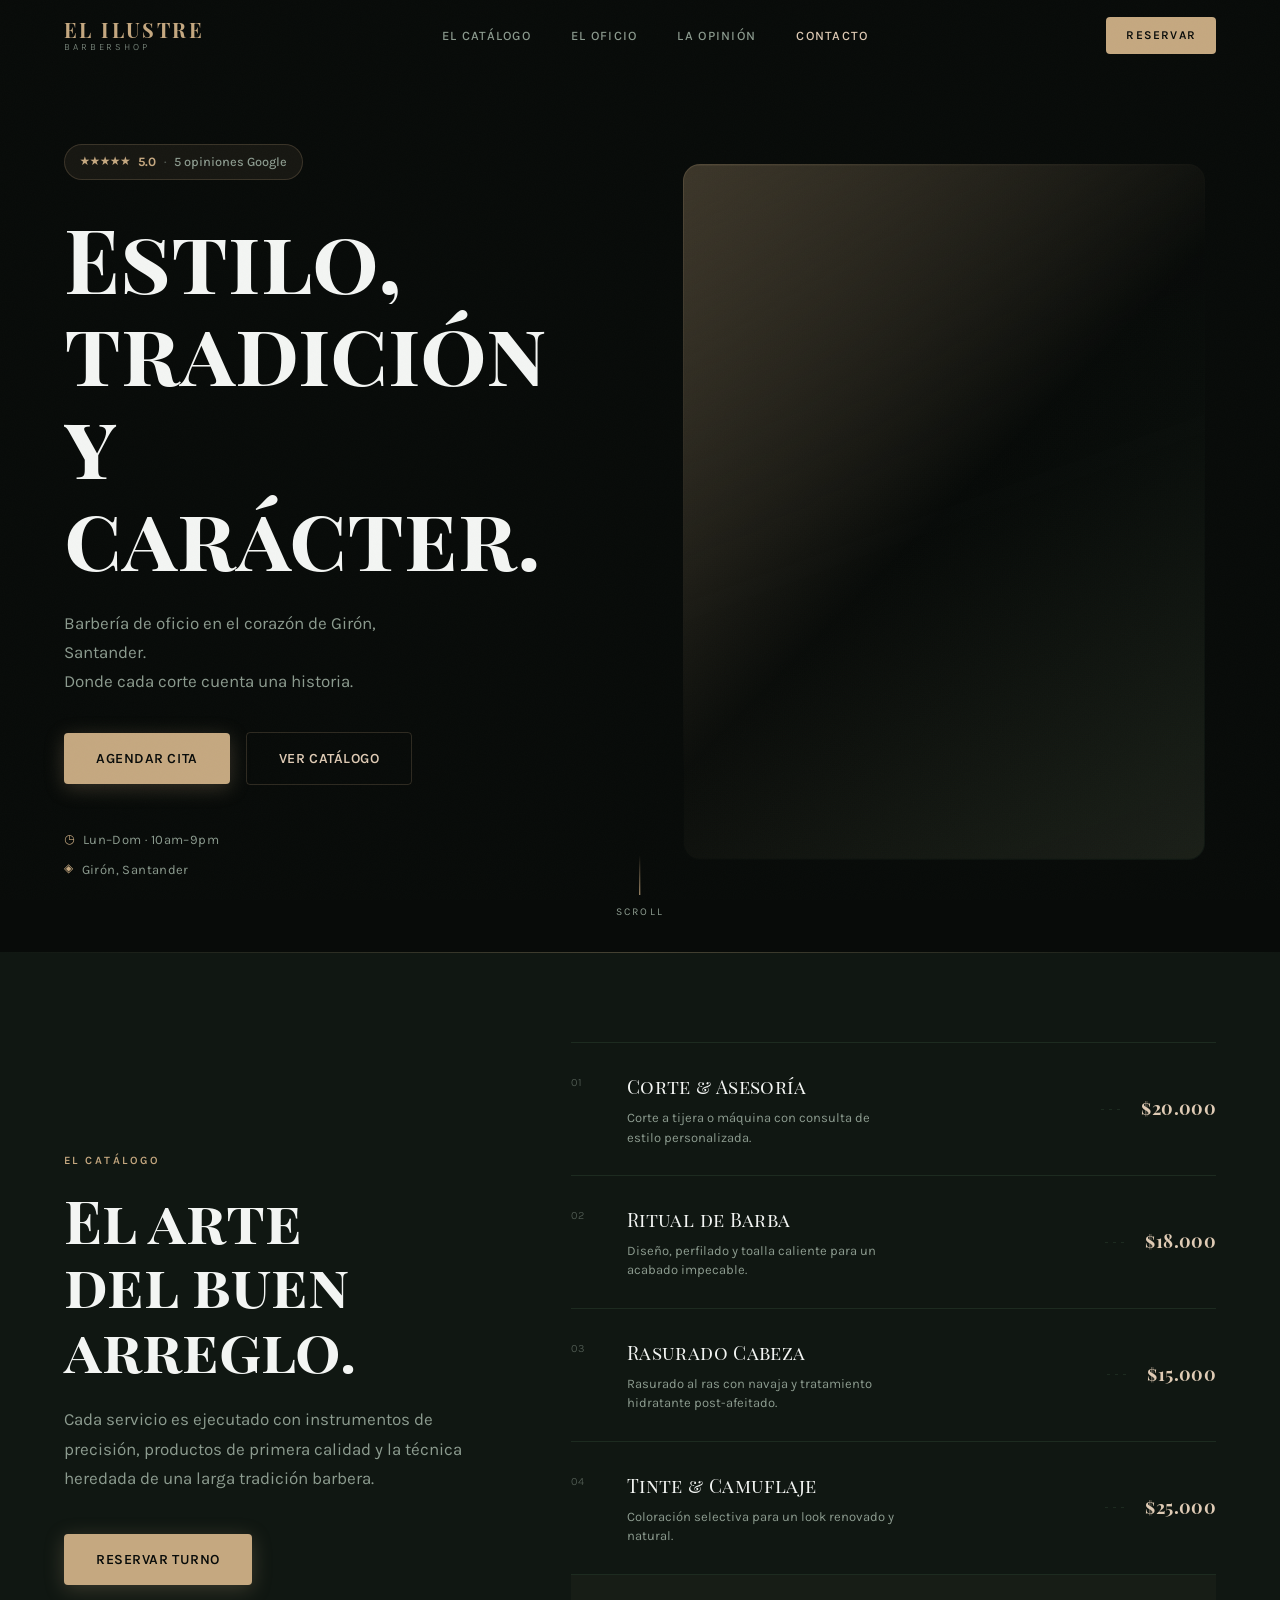
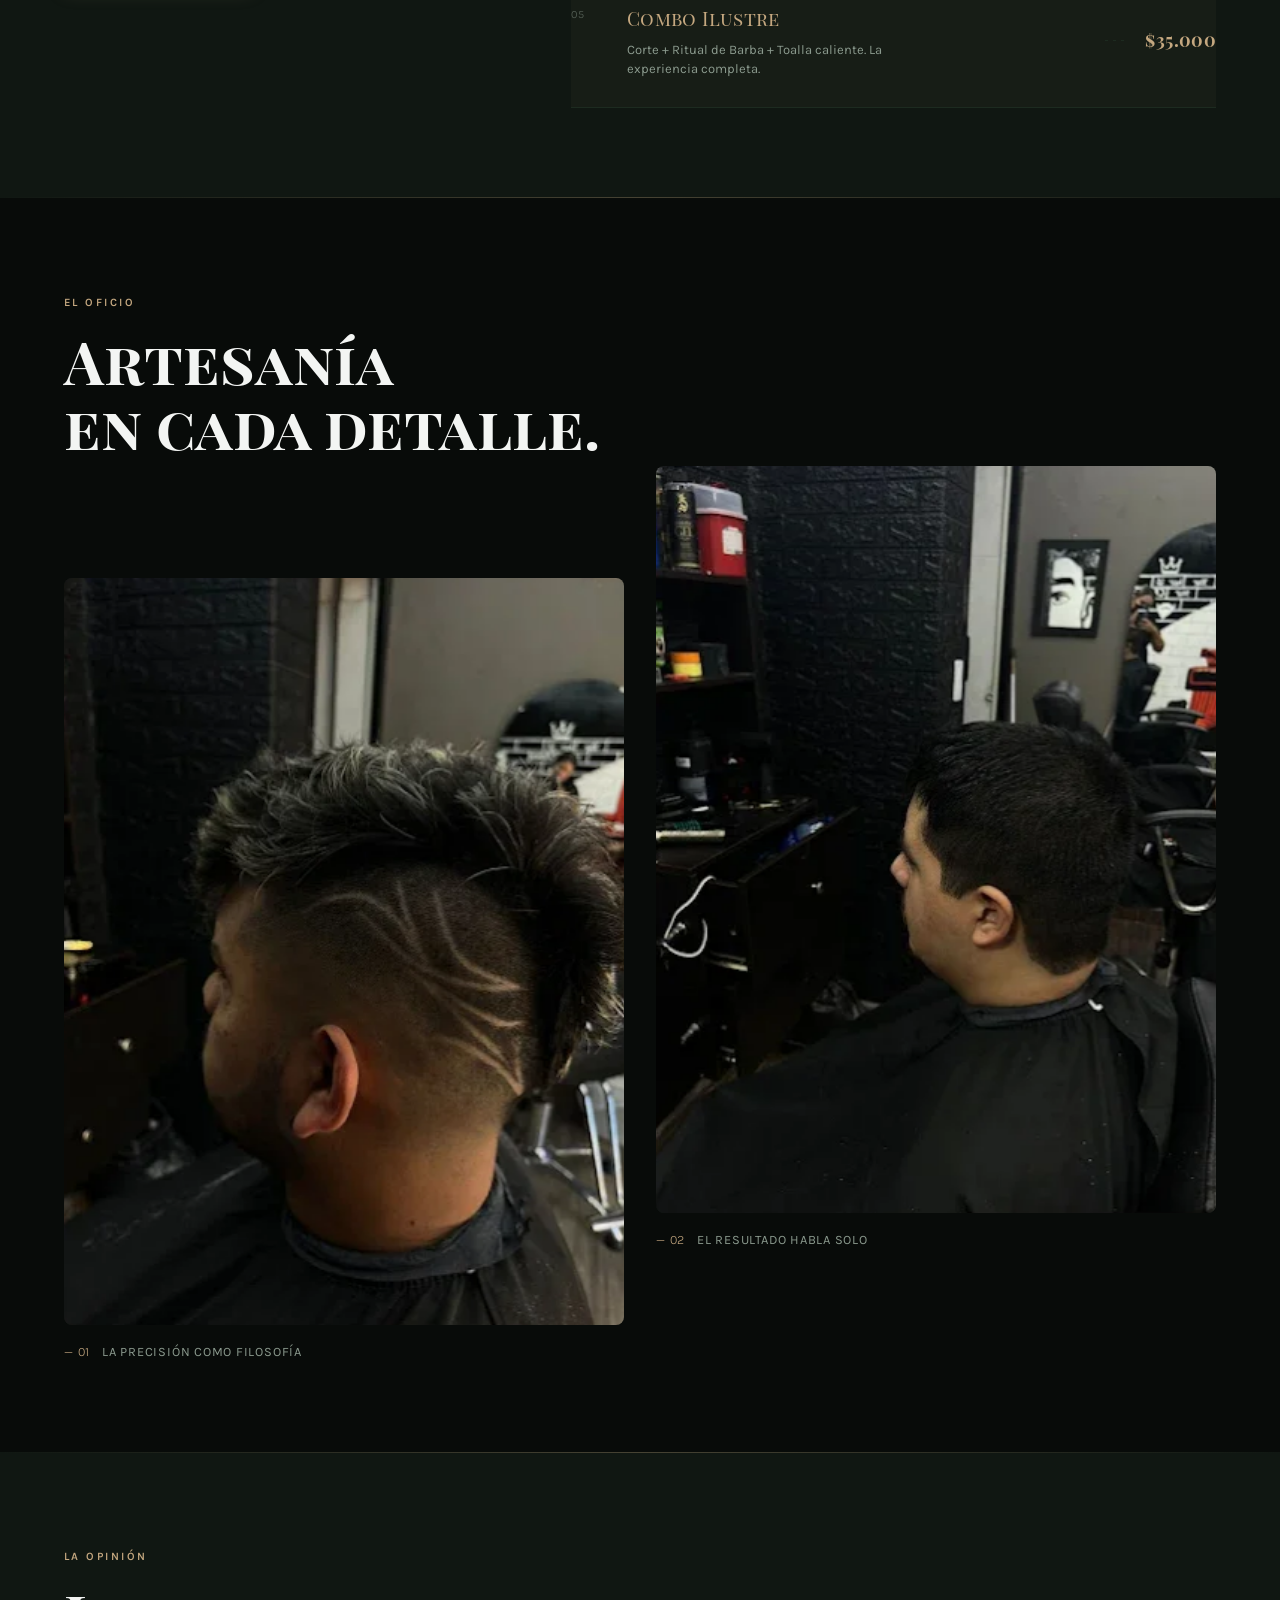
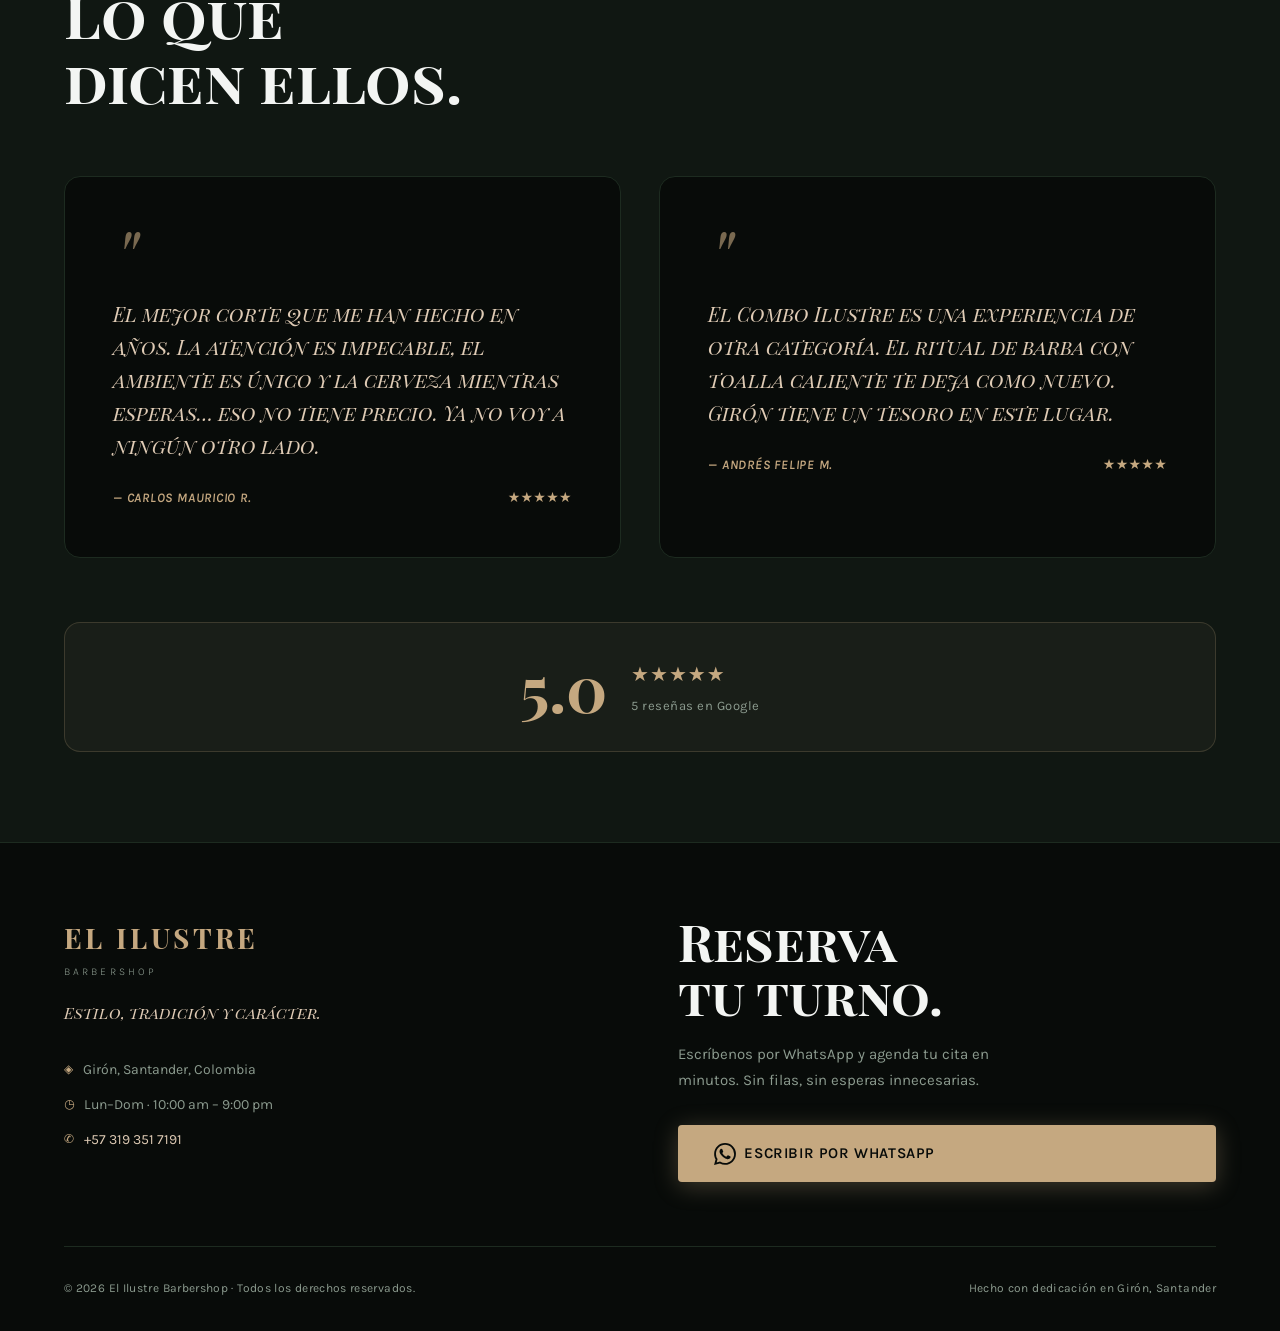
==== commit 6263f0f4: "feat:index" ====
--- a/Outputs/01_barberia/index.html
+++ b/Outputs/01_barberia/index.html
@@ -12,14 +12,14 @@
   <meta property="og:type" content="website" />
   <meta property="og:title" content="El Ilustre Barbershop — Barbería en Girón, Santander" />
   <meta property="og:description" content="Visita El Ilustre Barbershop en Girón. Cortes de precisión, afeitado tradicional a navaja, ritual de toalla caliente y cervezas frías." />
-  <meta property="og:image" content="img/Imagen pegada (2).png" />
+  <meta property="og:image" content="img/barber-result.webp" />
   <meta property="og:locale" content="es_CO" />
 
   <!-- Twitter Card -->
   <meta name="twitter:card" content="summary_large_image" />
   <meta name="twitter:title" content="El Ilustre Barbershop" />
   <meta name="twitter:description" content="Cortes de precisión, afeitado tradicional a navaja y ritual de toalla caliente en Girón, Santander." />
-  <meta name="twitter:image" content="img/Imagen pegada (2).png" />
+  <meta name="twitter:image" content="img/barber-result.webp" />
 
   <!-- Fonts -->
   <link rel="preconnect" href="https://fonts.googleapis.com" />
@@ -271,7 +271,7 @@
           <figure class="gallery-block gallery-block-left reveal-on-scroll">
             <div class="gallery-img-wrap" data-parallax>
               <img
-                src="img/Imagen pegada.png"
+                src="img/barber-working.webp"
                 alt="Barbero trabajando con precisión en El Ilustre Barbershop"
                 class="gallery-img"
                 loading="lazy"
@@ -287,7 +287,7 @@
           <figure class="gallery-block gallery-block-right reveal-on-scroll">
             <div class="gallery-img-wrap" data-parallax>
               <img
-                src="img/Imagen pegada (2).png"
+                src="img/barber-result.webp"
                 alt="Resultado final de un corte de barbería en El Ilustre"
                 class="gallery-img"
                 loading="lazy"
